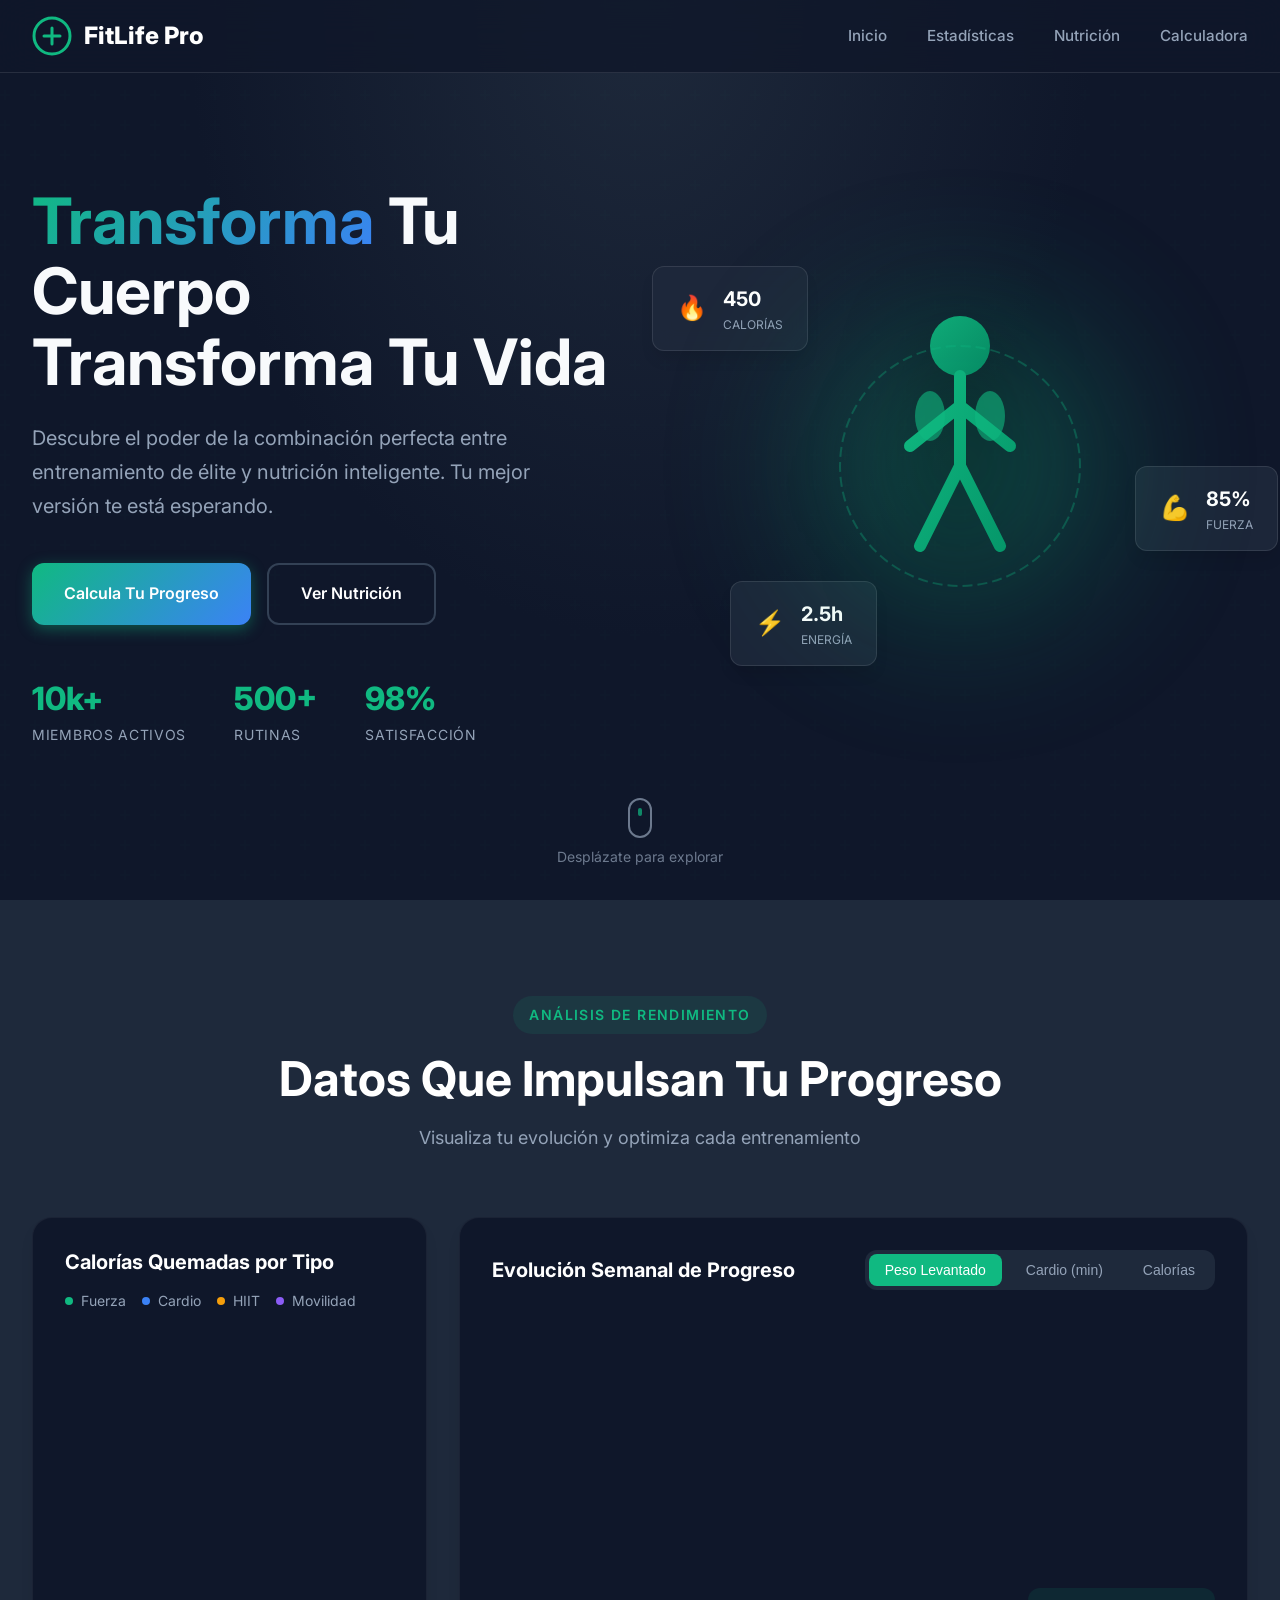
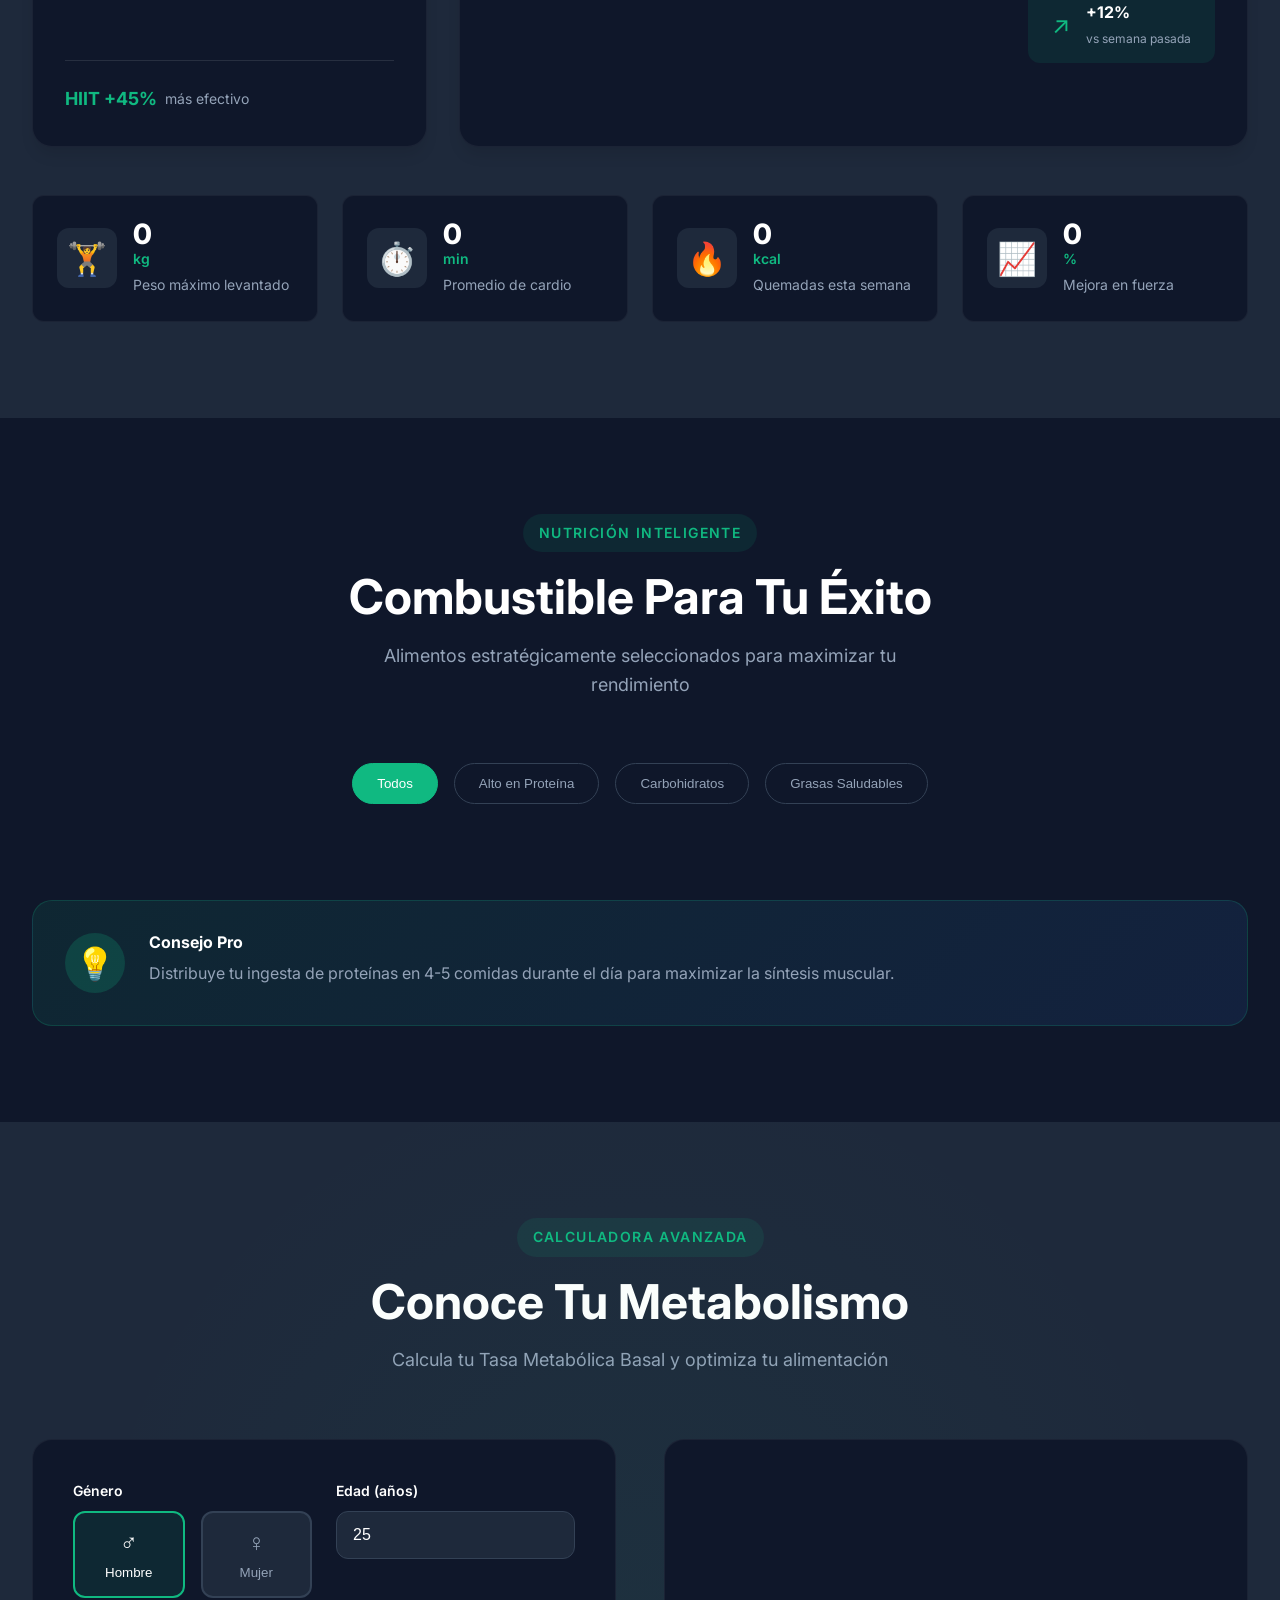
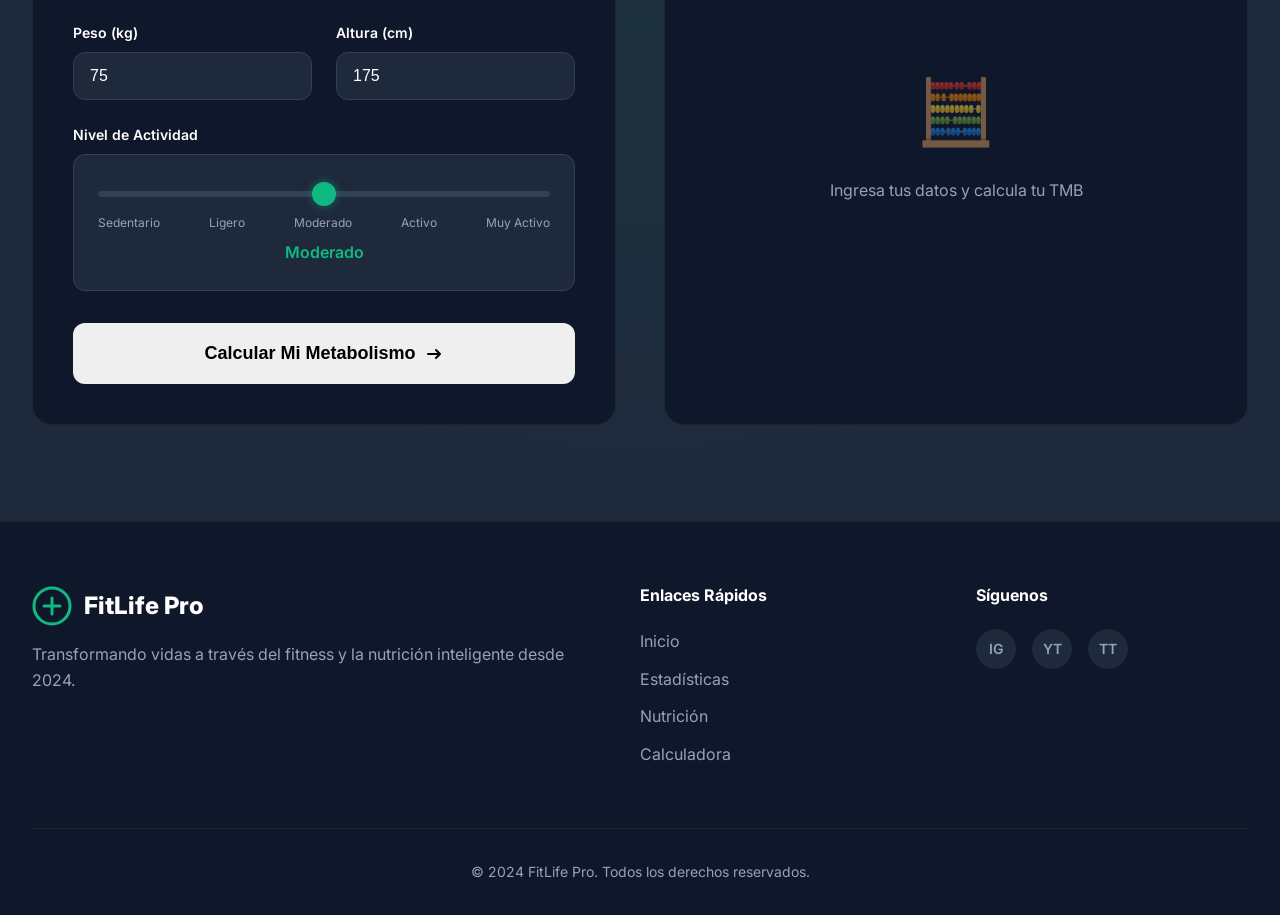
==== index.html @ 97e887eb "Landing inicial generada por IA (PROMPT 1)" ====
<!DOCTYPE html>
<html lang="es">
<head>
    <meta charset="UTF-8">
    <meta name="viewport" content="width=device-width, initial-scale=1.0">
    <title>FitLife Pro - Transforma Tu Cuerpo, Transforma Tu Vida</title>
    <link rel="stylesheet" href="styles.css">
    <link rel="preconnect" href="https://fonts.googleapis.com">
    <link rel="preconnect" href="https://fonts.gstatic.com" crossorigin>
    <link href="https://fonts.googleapis.com/css2?family=Inter:wght@300;400;600;700;800&display=swap" rel="stylesheet">
</head>
<body>
    <!-- Navegación Fija -->
    <nav class="navbar" id="navbar">
        <div class="nav-container">
            <div class="logo">
                <svg width="40" height="40" viewBox="0 0 40 40" fill="none" xmlns="http://www.w3.org/2000/svg">
                    <circle cx="20" cy="20" r="18" stroke="#10B981" stroke-width="3"/>
                    <path d="M12 20H28M20 12V28" stroke="#10B981" stroke-width="3" stroke-linecap="round"/>
                </svg>
                <span>FitLife Pro</span>
            </div>
            <ul class="nav-links" id="navLinks">
                <li><a href="#inicio" class="nav-link">Inicio</a></li>
                <li><a href="#estadisticas" class="nav-link">Estadísticas</a></li>
                <li><a href="#nutricion" class="nav-link">Nutrición</a></li>
                <li><a href="#calculadora" class="nav-link">Calculadora</a></li>
            </ul>
            <div class="hamburger" id="hamburger">
                <span></span>
                <span></span>
                <span></span>
            </div>
        </div>
    </nav>

    <!-- Hero Section -->
    <section id="inicio" class="hero">
        <div class="hero-content">
            <div class="hero-text">
                <h1 class="hero-title">
                    <span class="gradient-text">Transforma</span> Tu Cuerpo<br>
                    Transforma Tu Vida
                </h1>
                <p class="hero-subtitle">
                    Descubre el poder de la combinación perfecta entre entrenamiento de élite 
                    y nutrición inteligente. Tu mejor versión te está esperando.
                </p>
                <div class="hero-buttons">
                    <a href="#calculadora" class="btn btn-primary">Calcula Tu Progreso</a>
                    <a href="#nutricion" class="btn btn-secondary">Ver Nutrición</a>
                </div>
                <div class="hero-stats">
                    <div class="stat-item">
                        <span class="stat-number">10k+</span>
                        <span class="stat-label">Miembros Activos</span>
                    </div>
                    <div class="stat-item">
                        <span class="stat-number">500+</span>
                        <span class="stat-label">Rutinas</span>
                    </div>
                    <div class="stat-item">
                        <span class="stat-number">98%</span>
                        <span class="stat-label">Satisfacción</span>
                    </div>
                </div>
            </div>
            <div class="hero-visual">
                <div class="floating-card card-1">
                    <div class="card-icon">🔥</div>
                    <div class="card-info">
                        <span class="card-value">450</span>
                        <span class="card-label">Calorías</span>
                    </div>
                </div>
                <div class="floating-card card-2">
                    <div class="card-icon">💪</div>
                    <div class="card-info">
                        <span class="card-value">85%</span>
                        <span class="card-label">Fuerza</span>
                    </div>
                </div>
                <div class="floating-card card-3">
                    <div class="card-icon">⚡</div>
                    <div class="card-info">
                        <span class="card-value">2.5h</span>
                        <span class="card-label">Energía</span>
                    </div>
                </div>
                <div class="hero-image-container">
                    <div class="hero-glow"></div>
                    <svg class="hero-illustration" viewBox="0 0 400 400" xmlns="http://www.w3.org/2000/svg">
                        <!-- Figura humana estilizada -->
                        <defs>
                            <linearGradient id="bodyGrad" x1="0%" y1="0%" x2="100%" y2="100%">
                                <stop offset="0%" style="stop-color:#10B981;stop-opacity:1" />
                                <stop offset="100%" style="stop-color:#059669;stop-opacity:1" />
                            </linearGradient>
                        </defs>
                        <!-- Cabeza -->
                        <circle cx="200" cy="80" r="30" fill="url(#bodyGrad)" opacity="0.9"/>
                        <!-- Cuerpo -->
                        <path d="M200 110 L200 200 M200 140 L150 180 M200 140 L250 180 M200 200 L160 280 M200 200 L240 280" 
                              stroke="url(#bodyGrad)" stroke-width="12" stroke-linecap="round" fill="none"/>
                        <!-- Músculos destacados -->
                        <ellipse cx="170" cy="150" rx="15" ry="25" fill="#10B981" opacity="0.6"/>
                        <ellipse cx="230" cy="150" rx="15" ry="25" fill="#10B981" opacity="0.6"/>
                        <!-- Aura de energía -->
                        <circle cx="200" cy="200" r="120" stroke="#10B981" stroke-width="2" fill="none" opacity="0.3" stroke-dasharray="10,5">
                            <animateTransform attributeName="transform" type="rotate" from="0 200 200" to="360 200 200" dur="20s" repeatCount="indefinite"/>
                        </circle>
                    </svg>
                </div>
            </div>
        </div>
        <div class="scroll-indicator">
            <div class="mouse">
                <div class="wheel"></div>
            </div>
            <span>Desplázate para explorar</span>
        </div>
    </section>

    <!-- Sección de Estadísticas y Gráficas -->
    <section id="estadisticas" class="stats-section">
        <div class="container">
            <div class="section-header">
                <span class="section-tag">ANÁLISIS DE RENDIMIENTO</span>
                <h2 class="section-title">Datos Que Impulsan Tu Progreso</h2>
                <p class="section-subtitle">Visualiza tu evolución y optimiza cada entrenamiento</p>
            </div>

            <div class="charts-grid">
                <!-- Gráfica 1: Comparativa de Calorías -->
                <div class="chart-card">
                    <div class="chart-header">
                        <h3>Calorías Quemadas por Tipo</h3>
                        <div class="chart-legend">
                            <span class="legend-item"><span class="dot" style="background:#10B981"></span>Fuerza</span>
                            <span class="legend-item"><span class="dot" style="background:#3B82F6"></span>Cardio</span>
                            <span class="legend-item"><span class="dot" style="background:#F59E0B"></span>HIIT</span>
                            <span class="legend-item"><span class="dot" style="background:#8B5CF6"></span>Movilidad</span>
                        </div>
                    </div>
                    <div class="chart-container">
                        <canvas id="caloriesChart"></canvas>
                    </div>
                    <div class="chart-insights">
                        <div class="insight">
                            <span class="insight-value">HIIT +45%</span>
                            <span class="insight-label">más efectivo</span>
                        </div>
                    </div>
                </div>

                <!-- Gráfica 2: Evolución Semanal -->
                <div class="chart-card wide">
                    <div class="chart-header">
                        <h3>Evolución Semanal de Progreso</h3>
                        <div class="chart-tabs">
                            <button class="tab-btn active" data-metric="weight">Peso Levantado</button>
                            <button class="tab-btn" data-metric="cardio">Cardio (min)</button>
                            <button class="tab-btn" data-metric="calories">Calorías</button>
                        </div>
                    </div>
                    <div class="chart-container line-chart-container">
                        <canvas id="progressChart"></canvas>
                    </div>
                    <div class="progress-metrics">
                        <div class="metric">
                            <span class="metric-trend up">↗</span>
                            <div class="metric-info">
                                <span class="metric-value" id="trendValue">+12%</span>
                                <span class="metric-label">vs semana pasada</span>
                            </div>
                        </div>
                    </div>
                </div>
            </div>

            <!-- Stats Grid -->
            <div class="stats-grid">
                <div class="stat-card">
                    <div class="stat-icon">🏋️</div>
                    <div class="stat-content">
                        <span class="stat-value" data-target="156">0</span>
                        <span class="stat-unit">kg</span>
                        <span class="stat-desc">Peso máximo levantado</span>
                    </div>
                </div>
                <div class="stat-card">
                    <div class="stat-icon">⏱️</div>
                    <div class="stat-content">
                        <span class="stat-value" data-target="45">0</span>
                        <span class="stat-unit">min</span>
                        <span class="stat-desc">Promedio de cardio</span>
                    </div>
                </div>
                <div class="stat-card">
                    <div class="stat-icon">🔥</div>
                    <div class="stat-content">
                        <span class="stat-value" data-target="3200">0</span>
                        <span class="stat-unit">kcal</span>
                        <span class="stat-desc">Quemadas esta semana</span>
                    </div>
                </div>
                <div class="stat-card">
                    <div class="stat-icon">📈</div>
                    <div class="stat-content">
                        <span class="stat-value" data-target="23">0</span>
                        <span class="stat-unit">%</span>
                        <span class="stat-desc">Mejora en fuerza</span>
                    </div>
                </div>
            </div>
        </div>
    </section>

    <!-- Sección de Nutrición -->
    <section id="nutricion" class="nutrition-section">
        <div class="container">
            <div class="section-header">
                <span class="section-tag">NUTRICIÓN INTELIGENTE</span>
                <h2 class="section-title">Combustible Para Tu Éxito</h2>
                <p class="section-subtitle">Alimentos estratégicamente seleccionados para maximizar tu rendimiento</p>
            </div>

            <div class="nutrition-filters">
                <button class="filter-btn active" data-filter="all">Todos</button>
                <button class="filter-btn" data-filter="protein">Alto en Proteína</button>
                <button class="filter-btn" data-filter="carbs">Carbohidratos</button>
                <button class="filter-btn" data-filter="fats">Grasas Saludables</button>
            </div>

            <div class="food-grid" id="foodGrid">
                <!-- Las tarjetas se generarán con JavaScript -->
            </div>

            <div class="nutrition-tip">
                <div class="tip-icon">💡</div>
                <div class="tip-content">
                    <h4>Consejo Pro</h4>
                    <p>Distribuye tu ingesta de proteínas en 4-5 comidas durante el día para maximizar la síntesis muscular.</p>
                </div>
            </div>
        </div>
    </section>

    <!-- Sección Calculadora TMB -->
    <section id="calculadora" class="calculator-section">
        <div class="container">
            <div class="section-header">
                <span class="section-tag">CALCULADORA AVANZADA</span>
                <h2 class="section-title">Conoce Tu Metabolismo</h2>
                <p class="section-subtitle">Calcula tu Tasa Metabólica Basal y optimiza tu alimentación</p>
            </div>

            <div class="calculator-wrapper">
                <div class="calculator-form">
                    <div class="form-grid">
                        <div class="form-group">
                            <label for="gender">Género</label>
                            <div class="gender-selector">
                                <button type="button" class="gender-btn active" data-gender="male">
                                    <span class="gender-icon">♂</span>
                                    <span>Hombre</span>
                                </button>
                                <button type="button" class="gender-btn" data-gender="female">
                                    <span class="gender-icon">♀</span>
                                    <span>Mujer</span>
                                </button>
                            </div>
                        </div>

                        <div class="form-group">
                            <label for="age">Edad (años)</label>
                            <input type="number" id="age" min="15" max="100" value="25" class="form-input">
                        </div>

                        <div class="form-group">
                            <label for="weight">Peso (kg)</label>
                            <input type="number" id="weight" min="30" max="300" value="75" class="form-input">
                        </div>

                        <div class="form-group">
                            <label for="height">Altura (cm)</label>
                            <input type="number" id="height" min="100" max="250" value="175" class="form-input">
                        </div>

                        <div class="form-group full-width">
                            <label for="activity">Nivel de Actividad</label>
                            <div class="activity-slider-container">
                                <input type="range" id="activity" min="1" max="5" value="3" class="activity-slider">
                                <div class="activity-labels">
                                    <span>Sedentario</span>
                                    <span>Ligero</span>
                                    <span>Moderado</span>
                                    <span>Activo</span>
                                    <span>Muy Activo</span>
                                </div>
                                <div class="activity-value" id="activityValue">Moderado</div>
                            </div>
                        </div>
                    </div>

                    <button type="button" class="btn btn-calculate" id="calculateBtn">
                        <span>Calcular Mi Metabolismo</span>
                        <svg width="20" height="20" viewBox="0 0 20 20" fill="none">
                            <path d="M4 10H16M16 10L12 6M16 10L12 14" stroke="currentColor" stroke-width="2" stroke-linecap="round" stroke-linejoin="round"/>
                        </svg>
                    </button>
                </div>

                <div class="calculator-results" id="results">
                    <div class="results-placeholder">
                        <div class="placeholder-icon">🧮</div>
                        <p>Ingresa tus datos y calcula tu TMB</p>
                    </div>
                </div>
            </div>
        </div>
    </section>

    <!-- Footer -->
    <footer class="footer">
        <div class="container">
            <div class="footer-content">
                <div class="footer-brand">
                    <div class="logo">
                        <svg width="40" height="40" viewBox="0 0 40 40" fill="none" xmlns="http://www.w3.org/2000/svg">
                            <circle cx="20" cy="20" r="18" stroke="#10B981" stroke-width="3"/>
                            <path d="M12 20H28M20 12V28" stroke="#10B981" stroke-width="3" stroke-linecap="round"/>
                        </svg>
                        <span>FitLife Pro</span>
                    </div>
                    <p>Transformando vidas a través del fitness y la nutrición inteligente desde 2024.</p>
                </div>
                <div class="footer-links">
                    <h4>Enlaces Rápidos</h4>
                    <ul>
                        <li><a href="#inicio">Inicio</a></li>
                        <li><a href="#estadisticas">Estadísticas</a></li>
                        <li><a href="#nutricion">Nutrición</a></li>
                        <li><a href="#calculadora">Calculadora</a></li>
                    </ul>
                </div>
                <div class="footer-social">
                    <h4>Síguenos</h4>
                    <div class="social-links">
                        <a href="#" class="social-link">IG</a>
                        <a href="#" class="social-link">YT</a>
                        <a href="#" class="social-link">TT</a>
                    </div>
                </div>
            </div>
            <div class="footer-bottom">
                <p>&copy; 2024 FitLife Pro. Todos los derechos reservados.</p>
            </div>
        </div>
    </footer>

    <script src="script.js"></script>
</body>
</html>
---- styles.css ----
/* ============================================
   FITLIFE PRO - STYLESHEET
   Modern, Responsive, Professional
   ============================================ */

/* CSS Variables */
:root {
    --primary: #10B981;
    --primary-dark: #059669;
    --primary-light: #34D399;
    --secondary: #3B82F6;
    --accent: #F59E0B;
    --dark: #0F172A;
    --dark-light: #1E293B;
    --dark-lighter: #334155;
    --light: #F8FAFC;
    --gray: #94A3B8;
    --white: #FFFFFF;
    --gradient-1: linear-gradient(135deg, #10B981 0%, #3B82F6 100%);
    --gradient-2: linear-gradient(135deg, #F59E0B 0%, #EF4444 100%);
    --shadow-sm: 0 1px 2px 0 rgba(0, 0, 0, 0.05);
    --shadow: 0 4px 6px -1px rgba(0, 0, 0, 0.1);
    --shadow-lg: 0 10px 15px -3px rgba(0, 0, 0, 0.1);
    --shadow-glow: 0 0 40px rgba(16, 185, 129, 0.3);
    --radius: 12px;
    --radius-lg: 20px;
    --transition: all 0.3s cubic-bezier(0.4, 0, 0.2, 1);
}

/* Reset & Base */
* {
    margin: 0;
    padding: 0;
    box-sizing: border-box;
}

html {
    scroll-behavior: smooth;
    font-size: 16px;
}

body {
    font-family: 'Inter', -apple-system, BlinkMacSystemFont, sans-serif;
    background-color: var(--dark);
    color: var(--light);
    line-height: 1.6;
    overflow-x: hidden;
}

/* Scrollbar */
::-webkit-scrollbar {
    width: 8px;
}

::-webkit-scrollbar-track {
    background: var(--dark);
}

::-webkit-scrollbar-thumb {
    background: var(--dark-lighter);
    border-radius: 4px;
}

::-webkit-scrollbar-thumb:hover {
    background: var(--primary);
}

/* Typography */
h1, h2, h3, h4 {
    font-weight: 700;
    line-height: 1.2;
}

.gradient-text {
    background: var(--gradient-1);
    -webkit-background-clip: text;
    -webkit-text-fill-color: transparent;
    background-clip: text;
}

/* ============================================
   NAVIGATION
   ============================================ */
.navbar {
    position: fixed;
    top: 0;
    left: 0;
    right: 0;
    z-index: 1000;
    background: rgba(15, 23, 42, 0.8);
    backdrop-filter: blur(20px);
    border-bottom: 1px solid rgba(255, 255, 255, 0.1);
    transition: var(--transition);
}

.navbar.scrolled {
    background: rgba(15, 23, 42, 0.95);
    box-shadow: var(--shadow-lg);
}

.nav-container {
    max-width: 1400px;
    margin: 0 auto;
    padding: 1rem 2rem;
    display: flex;
    justify-content: space-between;
    align-items: center;
}

.logo {
    display: flex;
    align-items: center;
    gap: 0.75rem;
    font-size: 1.5rem;
    font-weight: 800;
    color: var(--white);
    text-decoration: none;
}

.nav-links {
    display: flex;
    list-style: none;
    gap: 2.5rem;
}

.nav-link {
    color: var(--gray);
    text-decoration: none;
    font-weight: 500;
    font-size: 0.95rem;
    transition: var(--transition);
    position: relative;
}

.nav-link::after {
    content: '';
    position: absolute;
    bottom: -4px;
    left: 0;
    width: 0;
    height: 2px;
    background: var(--primary);
    transition: var(--transition);
}

.nav-link:hover {
    color: var(--white);
}

.nav-link:hover::after {
    width: 100%;
}

.hamburger {
    display: none;
    flex-direction: column;
    gap: 5px;
    cursor: pointer;
    padding: 5px;
}

.hamburger span {
    width: 25px;
    height: 2px;
    background: var(--white);
    transition: var(--transition);
    border-radius: 2px;
}

/* ============================================
   HERO SECTION
   ============================================ */
.hero {
    min-height: 100vh;
    display: flex;
    align-items: center;
    padding: 6rem 2rem 4rem;
    position: relative;
    overflow: hidden;
    background: radial-gradient(ellipse at top, var(--dark-light) 0%, var(--dark) 50%);
}

.hero::before {
    content: '';
    position: absolute;
    top: 0;
    left: 0;
    right: 0;
    bottom: 0;
    background: url("data:image/svg+xml,%3Csvg width='60' height='60' viewBox='0 0 60 60' xmlns='http://www.w3.org/2000/svg'%3E%3Cg fill='none' fill-rule='evenodd'%3E%3Cg fill='%2310B981' fill-opacity='0.03'%3E%3Cpath d='M36 34v-4h-2v4h-4v2h4v4h2v-4h4v-2h-4zm0-30V0h-2v4h-4v2h4v4h2V6h4V4h-4zM6 34v-4H4v4H0v2h4v4h2v-4h4v-2H6zM6 4V0H4v4H0v2h4v4h2V6h4V4H6z'/%3E%3C/g%3E%3C/g%3E%3C/svg%3E");
    opacity: 0.4;
}

.hero-content {
    max-width: 1400px;
    margin: 0 auto;
    display: grid;
    grid-template-columns: 1fr 1fr;
    gap: 4rem;
    align-items: center;
    position: relative;
    z-index: 1;
}

.hero-title {
    font-size: clamp(2.5rem, 5vw, 4rem);
    margin-bottom: 1.5rem;
    line-height: 1.1;
}

.hero-subtitle {
    font-size: 1.25rem;
    color: var(--gray);
    margin-bottom: 2.5rem;
    max-width: 500px;
    line-height: 1.7;
}

.hero-buttons {
    display: flex;
    gap: 1rem;
    margin-bottom: 3rem;
    flex-wrap: wrap;
}

.btn {
    display: inline-flex;
    align-items: center;
    gap: 0.5rem;
    padding: 1rem 2rem;
    border-radius: var(--radius);
    font-weight: 600;
    text-decoration: none;
    transition: var(--transition);
    border: none;
    cursor: pointer;
    font-size: 1rem;
}

.btn-primary {
    background: var(--gradient-1);
    color: var(--white);
    box-shadow: 0 4px 15px rgba(16, 185, 129, 0.4);
}

.btn-primary:hover {
    transform: translateY(-2px);
    box-shadow: 0 8px 25px rgba(16, 185, 129, 0.5);
}

.btn-secondary {
    background: transparent;
    color: var(--white);
    border: 2px solid var(--dark-lighter);
}

.btn-secondary:hover {
    border-color: var(--primary);
    background: rgba(16, 185, 129, 0.1);
}

.hero-stats {
    display: flex;
    gap: 3rem;
}

.stat-item {
    display: flex;
    flex-direction: column;
}

.stat-number {
    font-size: 2rem;
    font-weight: 800;
    color: var(--primary);
}

.stat-label {
    font-size: 0.875rem;
    color: var(--gray);
    text-transform: uppercase;
    letter-spacing: 0.05em;
}

/* Hero Visual */
.hero-visual {
    position: relative;
    height: 500px;
    display: flex;
    align-items: center;
    justify-content: center;
}

.hero-image-container {
    position: relative;
    width: 400px;
    height: 400px;
}

.hero-glow {
    position: absolute;
    top: 50%;
    left: 50%;
    transform: translate(-50%, -50%);
    width: 300px;
    height: 300px;
    background: var(--primary);
    border-radius: 50%;
    filter: blur(80px);
    opacity: 0.3;
    animation: pulse 4s ease-in-out infinite;
}

@keyframes pulse {
    0%, 100% { transform: translate(-50%, -50%) scale(1); opacity: 0.3; }
    50% { transform: translate(-50%, -50%) scale(1.2); opacity: 0.5; }
}

.hero-illustration {
    width: 100%;
    height: 100%;
    filter: drop-shadow(0 20px 40px rgba(0,0,0,0.5));
}

.floating-card {
    position: absolute;
    background: rgba(30, 41, 59, 0.9);
    backdrop-filter: blur(10px);
    padding: 1rem 1.5rem;
    border-radius: var(--radius);
    border: 1px solid rgba(255, 255, 255, 0.1);
    display: flex;
    align-items: center;
    gap: 1rem;
    box-shadow: var(--shadow-lg);
    animation: float 6s ease-in-out infinite;
}

.card-1 {
    top: 10%;
    left: -20px;
    animation-delay: 0s;
}

.card-2 {
    top: 50%;
    right: -30px;
    animation-delay: 2s;
}

.card-3 {
    bottom: 10%;
    left: 10%;
    animation-delay: 4s;
}

@keyframes float {
    0%, 100% { transform: translateY(0); }
    50% { transform: translateY(-20px); }
}

.card-icon {
    font-size: 1.5rem;
}

.card-info {
    display: flex;
    flex-direction: column;
}

.card-value {
    font-size: 1.25rem;
    font-weight: 700;
    color: var(--white);
}

.card-label {
    font-size: 0.75rem;
    color: var(--gray);
    text-transform: uppercase;
}

.scroll-indicator {
    position: absolute;
    bottom: 2rem;
    left: 50%;
    transform: translateX(-50%);
    display: flex;
    flex-direction: column;
    align-items: center;
    gap: 0.5rem;
    color: var(--gray);
    font-size: 0.875rem;
    opacity: 0.7;
}

.mouse {
    width: 24px;
    height: 40px;
    border: 2px solid var(--gray);
    border-radius: 12px;
    position: relative;
}

.wheel {
    width: 4px;
    height: 8px;
    background: var(--primary);
    border-radius: 2px;
    position: absolute;
    top: 8px;
    left: 50%;
    transform: translateX(-50%);
    animation: scroll 2s infinite;
}

@keyframes scroll {
    0% { opacity: 1; top: 8px; }
    100% { opacity: 0; top: 24px; }
}

/* ============================================
   SECTIONS COMMON
   ============================================ */
.container {
    max-width: 1400px;
    margin: 0 auto;
    padding: 0 2rem;
}

section {
    padding: 6rem 0;
}

.section-header {
    text-align: center;
    margin-bottom: 4rem;
}

.section-tag {
    display: inline-block;
    padding: 0.5rem 1rem;
    background: rgba(16, 185, 129, 0.1);
    color: var(--primary);
    font-size: 0.875rem;
    font-weight: 600;
    text-transform: uppercase;
    letter-spacing: 0.1em;
    border-radius: 50px;
    margin-bottom: 1rem;
}

.section-title {
    font-size: clamp(2rem, 4vw, 3rem);
    margin-bottom: 1rem;
    color: var(--white);
}

.section-subtitle {
    font-size: 1.125rem;
    color: var(--gray);
    max-width: 600px;
    margin: 0 auto;
}

/* ============================================
   STATS SECTION & CHARTS
   ============================================ */
.stats-section {
    background: var(--dark-light);
}

.charts-grid {
    display: grid;
    grid-template-columns: 1fr 2fr;
    gap: 2rem;
    margin-bottom: 3rem;
}

.chart-card {
    background: var(--dark);
    border-radius: var(--radius-lg);
    padding: 2rem;
    border: 1px solid rgba(255, 255, 255, 0.05);
    box-shadow: var(--shadow-lg);
}

.chart-card.wide {
    grid-column: span 1;
}

.chart-header {
    display: flex;
    justify-content: space-between;
    align-items: center;
    margin-bottom: 1.5rem;
    flex-wrap: wrap;
    gap: 1rem;
}

.chart-header h3 {
    font-size: 1.25rem;
    color: var(--white);
}

.chart-legend {
    display: flex;
    gap: 1rem;
    flex-wrap: wrap;
}

.legend-item {
    display: flex;
    align-items: center;
    gap: 0.5rem;
    font-size: 0.875rem;
    color: var(--gray);
}

.dot {
    width: 8px;
    height: 8px;
    border-radius: 50%;
}

.chart-container {
    height: 300px;
    position: relative;
}

.line-chart-container {
    height: 250px;
}

canvas {
    width: 100% !important;
    height: 100% !important;
}

.chart-tabs {
    display: flex;
    gap: 0.5rem;
    background: var(--dark-light);
    padding: 0.25rem;
    border-radius: var(--radius);
}

.tab-btn {
    padding: 0.5rem 1rem;
    border: none;
    background: transparent;
    color: var(--gray);
    font-size: 0.875rem;
    font-weight: 500;
    cursor: pointer;
    border-radius: 8px;
    transition: var(--transition);
}

.tab-btn.active {
    background: var(--primary);
    color: var(--white);
}

.chart-insights {
    margin-top: 1.5rem;
    padding-top: 1.5rem;
    border-top: 1px solid rgba(255, 255, 255, 0.1);
}

.insight {
    display: flex;
    align-items: center;
    gap: 0.5rem;
}

.insight-value {
    color: var(--primary);
    font-weight: 700;
    font-size: 1.125rem;
}

.insight-label {
    color: var(--gray);
    font-size: 0.875rem;
}

.progress-metrics {
    margin-top: 1.5rem;
    display: flex;
    justify-content: flex-end;
}

.metric {
    display: flex;
    align-items: center;
    gap: 1rem;
    background: rgba(16, 185, 129, 0.1);
    padding: 0.75rem 1.5rem;
    border-radius: var(--radius);
}

.metric-trend {
    font-size: 1.5rem;
}

.metric-trend.up {
    color: var(--primary);
}

.metric-value {
    display: block;
    font-weight: 700;
    color: var(--white);
}

.metric-label {
    font-size: 0.75rem;
    color: var(--gray);
}

/* Stats Grid */
.stats-grid {
    display: grid;
    grid-template-columns: repeat(4, 1fr);
    gap: 1.5rem;
}

.stat-card {
    background: var(--dark);
    padding: 1.5rem;
    border-radius: var(--radius);
    border: 1px solid rgba(255, 255, 255, 0.05);
    display: flex;
    align-items: center;
    gap: 1rem;
    transition: var(--transition);
}

.stat-card:hover {
    transform: translateY(-5px);
    border-color: var(--primary);
    box-shadow: var(--shadow-glow);
}

.stat-icon {
    font-size: 2rem;
    width: 60px;
    height: 60px;
    display: flex;
    align-items: center;
    justify-content: center;
    background: var(--dark-light);
    border-radius: var(--radius);
}

.stat-content {
    display: flex;
    flex-direction: column;
}

.stat-value {
    font-size: 1.75rem;
    font-weight: 800;
    color: var(--white);
    line-height: 1;
}

.stat-unit {
    font-size: 0.875rem;
    color: var(--primary);
    font-weight: 600;
}

.stat-desc {
    font-size: 0.875rem;
    color: var(--gray);
    margin-top: 0.25rem;
}

/* ============================================
   NUTRITION SECTION
   ============================================ */
.nutrition-section {
    background: var(--dark);
}

.nutrition-filters {
    display: flex;
    justify-content: center;
    gap: 1rem;
    margin-bottom: 3rem;
    flex-wrap: wrap;
}

.filter-btn {
    padding: 0.75rem 1.5rem;
    border: 1px solid var(--dark-lighter);
    background: transparent;
    color: var(--gray);
    border-radius: 50px;
    cursor: pointer;
    transition: var(--transition);
    font-weight: 500;
}

.filter-btn:hover {
    border-color: var(--primary);
    color: var(--white);
}

.filter-btn.active {
    background: var(--primary);
    border-color: var(--primary);
    color: var(--white);
}

.food-grid {
    display: grid;
    grid-template-columns: repeat(auto-fill, minmax(280px, 1fr));
    gap: 1.5rem;
    margin-bottom: 3rem;
}

.food-card {
    background: var(--dark-light);
    border-radius: var(--radius-lg);
    overflow: hidden;
    border: 1px solid rgba(255, 255, 255, 0.05);
    transition: var(--transition);
    position: relative;
}

.food-card:hover {
    transform: translateY(-10px);
    box-shadow: var(--shadow-glow);
    border-color: var(--primary);
}

.food-card.hidden {
    display: none;
}

.food-image {
    height: 180px;
    background: var(--dark-lighter);
    display: flex;
    align-items: center;
    justify-content: center;
    font-size: 4rem;
    position: relative;
    overflow: hidden;
}

.food-image::after {
    content: '';
    position: absolute;
    top: 0;
    left: 0;
    right: 0;
    bottom: 0;
    background: linear-gradient(to bottom, transparent 0%, rgba(15, 23, 42, 0.8) 100%);
}

.food-badge {
    position: absolute;
    top: 1rem;
    right: 1rem;
    padding: 0.25rem 0.75rem;
    background: var(--primary);
    color: var(--white);
    font-size: 0.75rem;
    font-weight: 600;
    border-radius: 50px;
    text-transform: uppercase;
    z-index: 1;
}

.food-content {
    padding: 1.5rem;
}

.food-name {
    font-size: 1.25rem;
    color: var(--white);
    margin-bottom: 0.5rem;
}

.food-category {
    font-size: 0.875rem;
    color: var(--primary);
    margin-bottom: 1rem;
    text-transform: uppercase;
    letter-spacing: 0.05em;
}

.food-macros {
    display: grid;
    grid-template-columns: repeat(4, 1fr);
    gap: 0.5rem;
}

.macro {
    text-align: center;
    padding: 0.75rem 0.5rem;
    background: var(--dark);
    border-radius: 8px;
}

.macro-value {
    display: block;
    font-weight: 700;
    color: var(--white);
    font-size: 0.875rem;
}

.macro-label {
    font-size: 0.625rem;
    color: var(--gray);
    text-transform: uppercase;
}

.nutrition-tip {
    background: linear-gradient(135deg, rgba(16, 185, 129, 0.1) 0%, rgba(59, 130, 246, 0.1) 100%);
    border: 1px solid rgba(16, 185, 129, 0.2);
    border-radius: var(--radius-lg);
    padding: 2rem;
    display: flex;
    align-items: flex-start;
    gap: 1.5rem;
}

.tip-icon {
    font-size: 2rem;
    width: 60px;
    height: 60px;
    background: rgba(16, 185, 129, 0.2);
    border-radius: 50%;
    display: flex;
    align-items: center;
    justify-content: center;
    flex-shrink: 0;
}

.tip-content h4 {
    color: var(--white);
    margin-bottom: 0.5rem;
}

.tip-content p {
    color: var(--gray);
    line-height: 1.6;
}

/* ============================================
   CALCULATOR SECTION
   ============================================ */
.calculator-section {
    background: var(--dark-light);
    position: relative;
}

.calculator-section::before {
    content: '';
    position: absolute;
    top: 0;
    left: 0;
    right: 0;
    bottom: 0;
    background: radial-gradient(circle at 50% 50%, rgba(16, 185, 129, 0.05) 0%, transparent 70%);
}

.calculator-wrapper {
    display: grid;
    grid-template-columns: 1fr 1fr;
    gap: 3rem;
    position: relative;
    z-index: 1;
}

.calculator-form {
    background: var(--dark);
    padding: 2.5rem;
    border-radius: var(--radius-lg);
    border: 1px solid rgba(255, 255, 255, 0.05);
}

.form-grid {
    display: grid;
    grid-template-columns: 1fr 1fr;
    gap: 1.5rem;
    margin-bottom: 2rem;
}

.form-group {
    display: flex;
    flex-direction: column;
    gap: 0.5rem;
}

.form-group.full-width {
    grid-column: span 2;
}

.form-group label {
    font-weight: 600;
    color: var(--white);
    font-size: 0.875rem;
}

.form-input {
    padding: 0.875rem 1rem;
    background: var(--dark-light);
    border: 1px solid var(--dark-lighter);
    border-radius: var(--radius);
    color: var(--white);
    font-size: 1rem;
    transition: var(--transition);
}

.form-input:focus {
    outline: none;
    border-color: var(--primary);
    box-shadow: 0 0 0 3px rgba(16, 185, 129, 0.1);
}

.gender-selector {
    display: grid;
    grid-template-columns: 1fr 1fr;
    gap: 1rem;
}

.gender-btn {
    padding: 1rem;
    background: var(--dark-light);
    border: 2px solid var(--dark-lighter);
    border-radius: var(--radius);
    color: var(--gray);
    cursor: pointer;
    transition: var(--transition);
    display: flex;
    flex-direction: column;
    align-items: center;
    gap: 0.5rem;
}

.gender-btn.active {
    border-color: var(--primary);
    background: rgba(16, 185, 129, 0.1);
    color: var(--white);
}

.gender-icon {
    font-size: 1.5rem;
}

.activity-slider-container {
    background: var(--dark-light);
    padding: 1.5rem;
    border-radius: var(--radius);
    border: 1px solid var(--dark-lighter);
}

.activity-slider {
    width: 100%;
    height: 6px;
    border-radius: 3px;
    background: var(--dark-lighter);
    outline: none;
    -webkit-appearance: none;
    margin-bottom: 1rem;
}

.activity-slider::-webkit-slider-thumb {
    -webkit-appearance: none;
    appearance: none;
    width: 24px;
    height: 24px;
    border-radius: 50%;
    background: var(--primary);
    cursor: pointer;
    box-shadow: 0 0 10px rgba(16, 185, 129, 0.5);
    transition: var(--transition);
}

.activity-slider::-webkit-slider-thumb:hover {
    transform: scale(1.2);
}

.activity-labels {
    display: flex;
    justify-content: space-between;
    font-size: 0.75rem;
    color: var(--gray);
    margin-bottom: 0.5rem;
}

.activity-value {
    text-align: center;
    font-weight: 600;
    color: var(--primary);
    font-size: 1rem;
}

.btn-calculate {
    width: 100%;
    padding: 1.25rem;
    font-size: 1.125rem;
    justify-content: center;
}

/* Results */
.calculator-results {
    background: var(--dark);
    border-radius: var(--radius-lg);
    border: 1px solid rgba(255, 255, 255, 0.05);
    padding: 2.5rem;
    display: flex;
    flex-direction: column;
    justify-content: center;
    min-height: 500px;
}

.results-placeholder {
    text-align: center;
    color: var(--gray);
}

.placeholder-icon {
    font-size: 4rem;
    margin-bottom: 1rem;
    opacity: 0.5;
}

.results-content {
    animation: fadeIn 0.5s ease;
}

@keyframes fadeIn {
    from { opacity: 0; transform: translateY(20px); }
    to { opacity: 1; transform: translateY(0); }
}

.result-main {
    text-align: center;
    margin-bottom: 2rem;
    padding-bottom: 2rem;
    border-bottom: 1px solid rgba(255, 255, 255, 0.1);
}

.result-label {
    font-size: 0.875rem;
    color: var(--gray);
    text-transform: uppercase;
    letter-spacing: 0.1em;
    margin-bottom: 0.5rem;
}

.result-value {
    font-size: 4rem;
    font-weight: 800;
    color: var(--white);
    line-height: 1;
}

.result-unit {
    font-size: 1.5rem;
    color: var(--primary);
}

.result-sub {
    font-size: 1rem;
    color: var(--gray);
    margin-top: 0.5rem;
}

.result-details {
    display: grid;
    gap: 1rem;
}

.detail-item {
    display: flex;
    justify-content: space-between;
    align-items: center;
    padding: 1rem;
    background: var(--dark-light);
    border-radius: var(--radius);
}

.detail-label {
    color: var(--gray);
    font-size: 0.875rem;
}

.detail-value {
    font-weight: 700;
    color: var(--white);
}

.result-chart {
    margin-top: 2rem;
    height: 200px;
    position: relative;
}

/* ============================================
   FOOTER
   ============================================ */
.footer {
    background: var(--dark);
    border-top: 1px solid rgba(255, 255, 255, 0.05);
    padding: 4rem 0 2rem;
}

.footer-content {
    display: grid;
    grid-template-columns: 2fr 1fr 1fr;
    gap: 4rem;
    margin-bottom: 3rem;
}

.footer-brand p {
    color: var(--gray);
    margin-top: 1rem;
    line-height: 1.6;
}

.footer-links h4,
.footer-social h4 {
    color: var(--white);
    margin-bottom: 1.5rem;
    font-size: 1rem;
}

.footer-links ul {
    list-style: none;
}

.footer-links li {
    margin-bottom: 0.75rem;
}

.footer-links a {
    color: var(--gray);
    text-decoration: none;
    transition: var(--transition);
}

.footer-links a:hover {
    color: var(--primary);
}

.social-links {
    display: flex;
    gap: 1rem;
}

.social-link {
    width: 40px;
    height: 40px;
    background: var(--dark-light);
    border-radius: 50%;
    display: flex;
    align-items: center;
    justify-content: center;
    color: var(--gray);
    text-decoration: none;
    font-weight: 600;
    font-size: 0.875rem;
    transition: var(--transition);
}

.social-link:hover {
    background: var(--primary);
    color: var(--white);
    transform: translateY(-3px);
}

.footer-bottom {
    text-align: center;
    padding-top: 2rem;
    border-top: 1px solid rgba(255, 255, 255, 0.05);
    color: var(--gray);
    font-size: 0.875rem;
}

/* ============================================
   RESPONSIVE DESIGN
   ============================================ */
@media (max-width: 1024px) {
    .hero-content {
        grid-template-columns: 1fr;
        text-align: center;
    }

    .hero-subtitle {
        margin-left: auto;
        margin-right: auto;
    }

    .hero-buttons {
        justify-content: center;
    }

    .hero-stats {
        justify-content: center;
    }

    .hero-visual {
        order: -1;
        height: 300px;
    }

    .hero-image-container {
        width: 250px;
        height: 250px;
    }

    .floating-card {
        display: none;
    }

    .charts-grid {
        grid-template-columns: 1fr;
    }

    .chart-card.wide {
        grid-column: span 1;
    }

    .stats-grid {
        grid-template-columns: repeat(2, 1fr);
    }

    .calculator-wrapper {
        grid-template-columns: 1fr;
    }

    .footer-content {
        grid-template-columns: 1fr;
        gap: 2rem;
        text-align: center;
    }

    .social-links {
        justify-content: center;
    }
}

@media (max-width: 768px) {
    .nav-links {
        position: fixed;
        top: 70px;
        left: 0;
        right: 0;
        background: var(--dark);
        flex-direction: column;
        padding: 2rem;
        gap: 1.5rem;
        border-bottom: 1px solid rgba(255, 255, 255, 0.1);
        transform: translateY(-150%);
        transition: var(--transition);
        opacity: 0;
    }

    .nav-links.active {
        transform: translateY(0);
        opacity: 1;
    }

    .hamburger {
        display: flex;
    }

    .hamburger.active span:nth-child(1) {
        transform: rotate(45deg) translate(5px, 5px);
    }

    .hamburger.active span:nth-child(2) {
        opacity: 0;
    }

    .hamburger.active span:nth-child(3) {
        transform: rotate(-45deg) translate(5px, -5px);
    }

    .hero {
        padding-top: 5rem;
    }

    .hero-title {
        font-size: 2.5rem;
    }

    .stats-grid {
        grid-template-columns: 1fr;
    }

    .form-grid {
        grid-template-columns: 1fr;
    }

    .form-group.full-width {
        grid-column: span 1;
    }

    .nutrition-filters {
        gap: 0.5rem;
    }

    .filter-btn {
        padding: 0.5rem 1rem;
        font-size: 0.875rem;
    }

    .food-grid {
        grid-template-columns: 1fr;
    }
}

@media (max-width: 480px) {
    .hero-stats {
        flex-direction: column;
        gap: 1.5rem;
    }

    .chart-header {
        flex-direction: column;
        align-items: flex-start;
    }

    .chart-tabs {
        width: 100%;
        overflow-x: auto;
    }
}
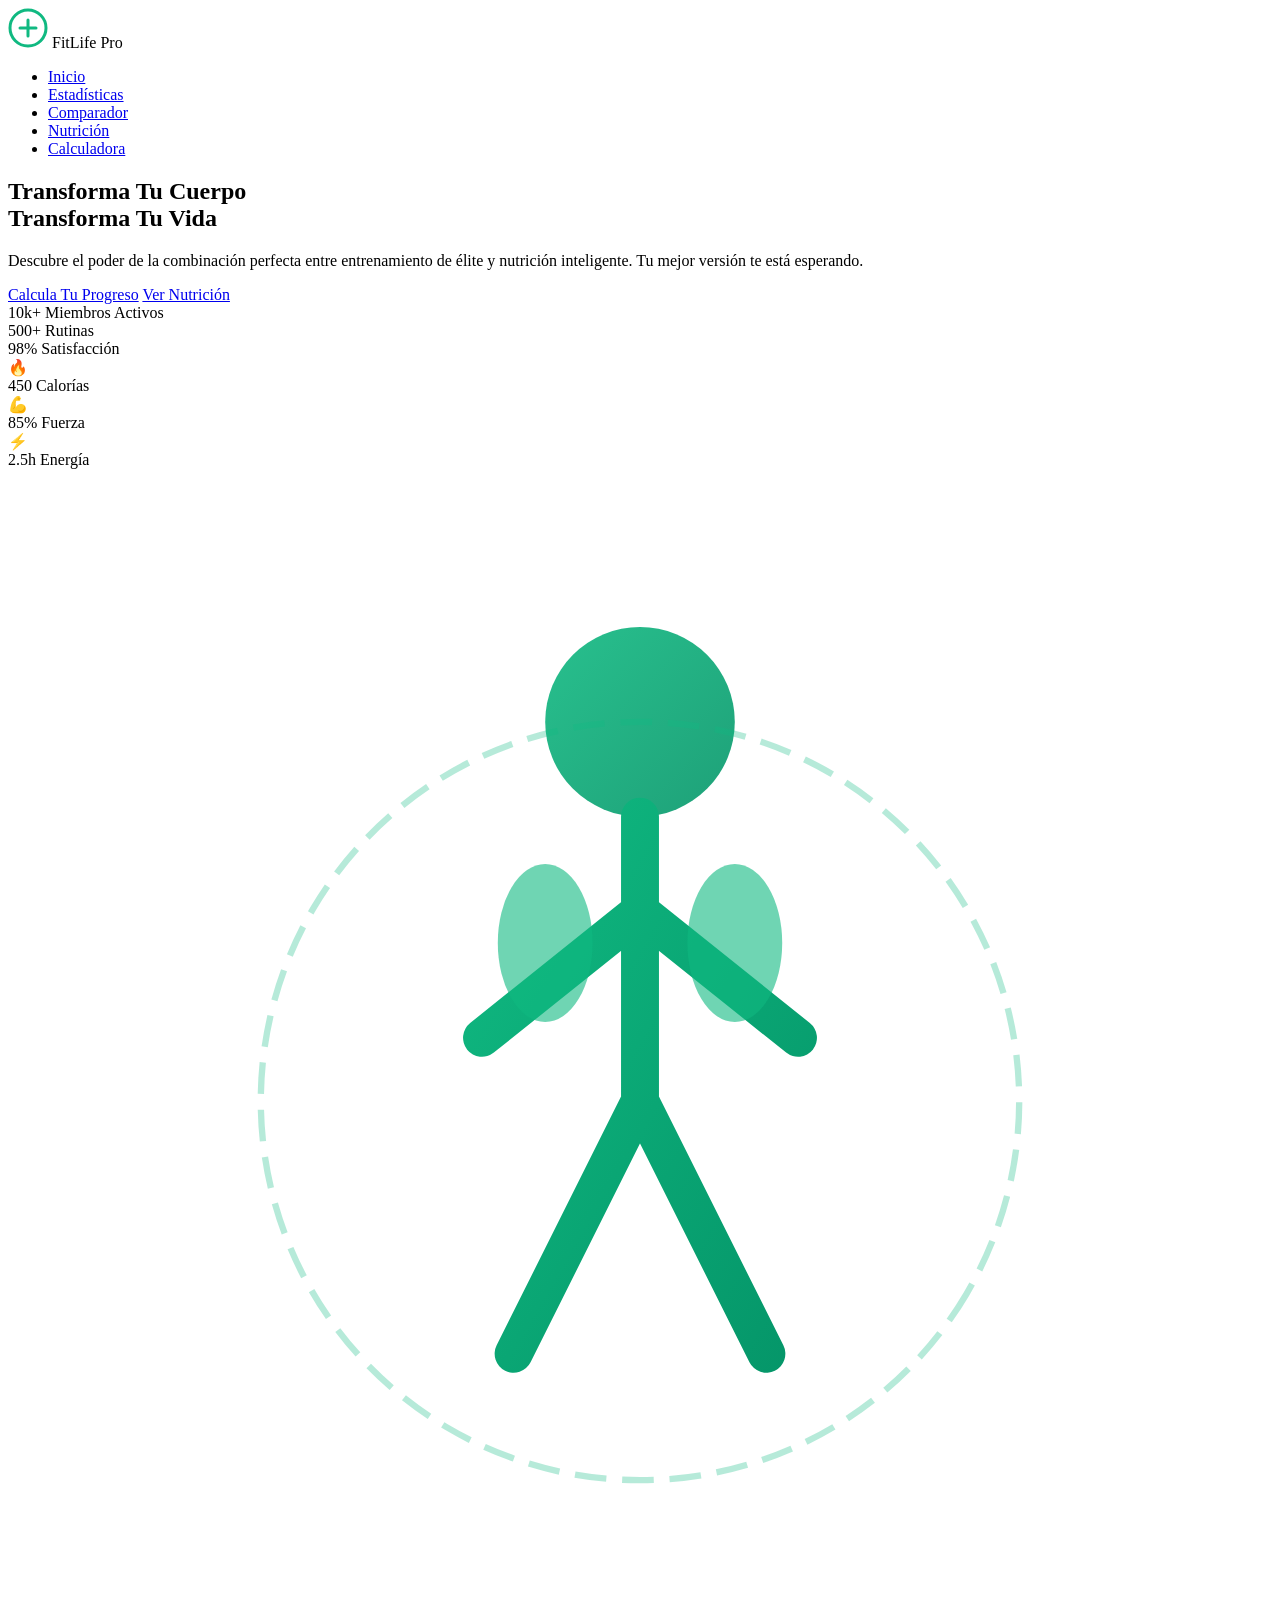
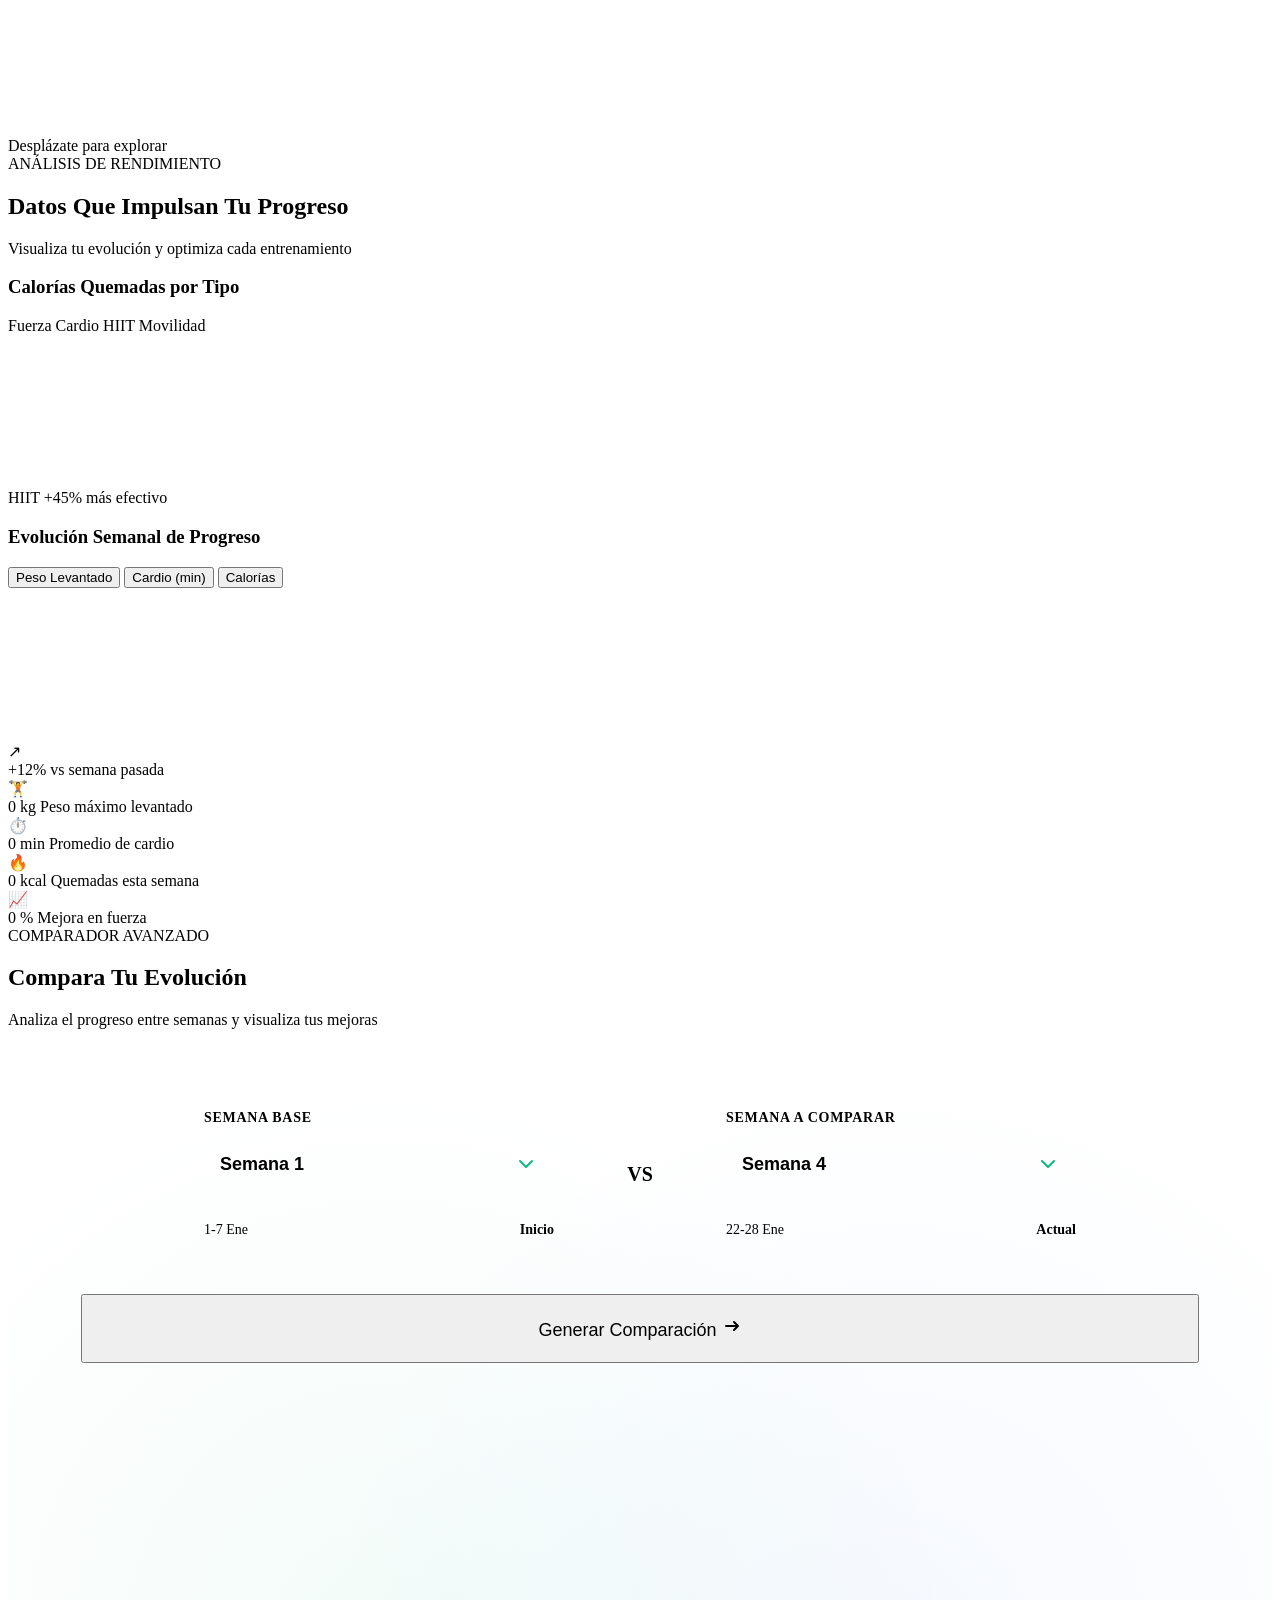
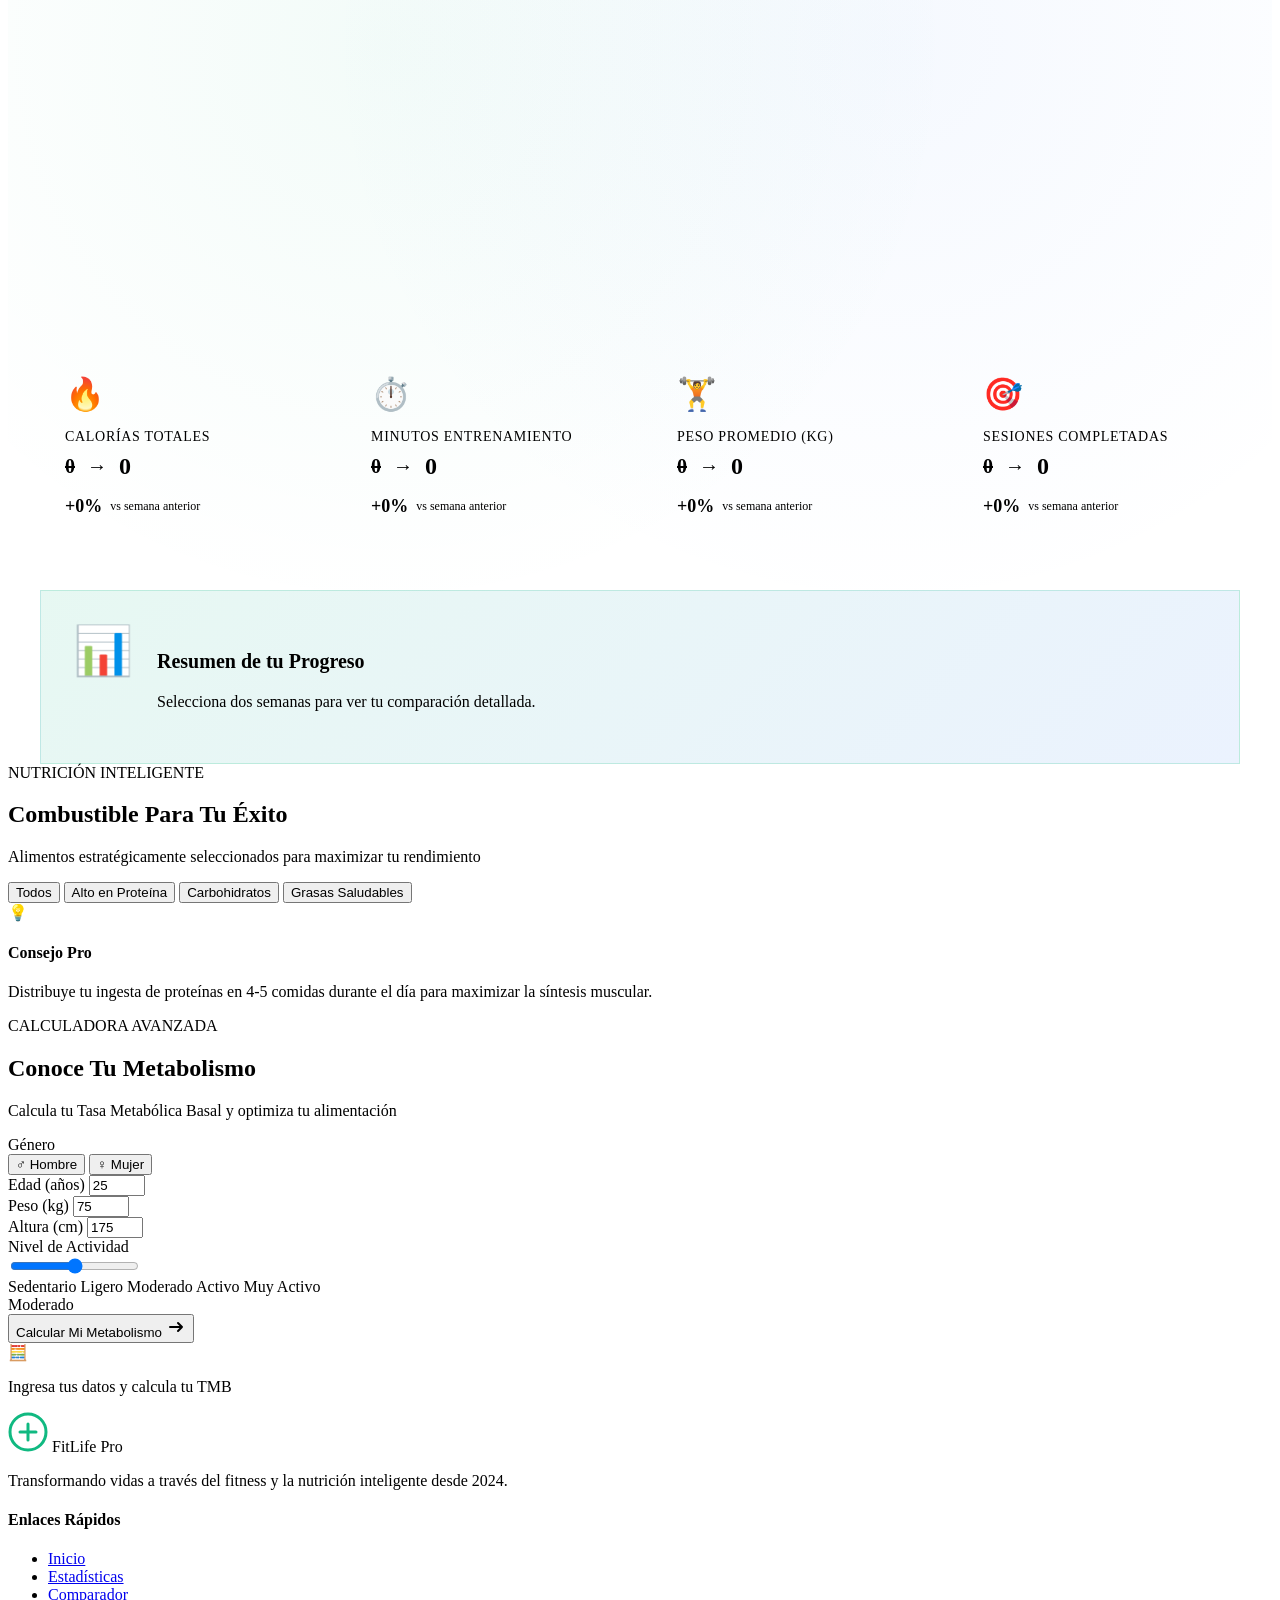
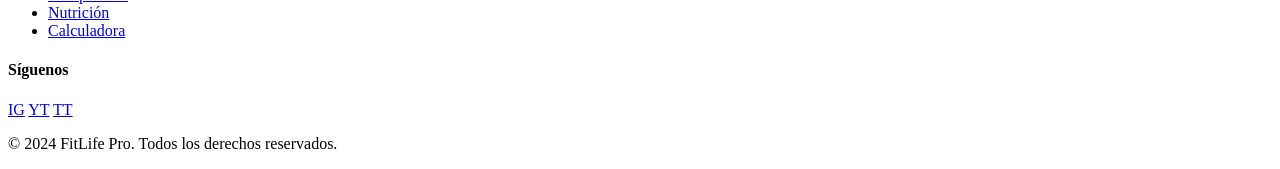
==== commit 347be12a: "Añadido comparador por año (PROMPT 2)" ====
--- a/index.html
+++ b/index.html
@@ -23,6 +23,7 @@
             <ul class="nav-links" id="navLinks">
                 <li><a href="#inicio" class="nav-link">Inicio</a></li>
                 <li><a href="#estadisticas" class="nav-link">Estadísticas</a></li>
+                <li><a href="#comparador" class="nav-link">Comparador</a></li>
                 <li><a href="#nutricion" class="nav-link">Nutrición</a></li>
                 <li><a href="#calculadora" class="nav-link">Calculadora</a></li>
             </ul>
@@ -90,22 +91,17 @@
                 <div class="hero-image-container">
                     <div class="hero-glow"></div>
                     <svg class="hero-illustration" viewBox="0 0 400 400" xmlns="http://www.w3.org/2000/svg">
-                        <!-- Figura humana estilizada -->
                         <defs>
                             <linearGradient id="bodyGrad" x1="0%" y1="0%" x2="100%" y2="100%">
                                 <stop offset="0%" style="stop-color:#10B981;stop-opacity:1" />
                                 <stop offset="100%" style="stop-color:#059669;stop-opacity:1" />
                             </linearGradient>
                         </defs>
-                        <!-- Cabeza -->
                         <circle cx="200" cy="80" r="30" fill="url(#bodyGrad)" opacity="0.9"/>
-                        <!-- Cuerpo -->
                         <path d="M200 110 L200 200 M200 140 L150 180 M200 140 L250 180 M200 200 L160 280 M200 200 L240 280" 
                               stroke="url(#bodyGrad)" stroke-width="12" stroke-linecap="round" fill="none"/>
-                        <!-- Músculos destacados -->
                         <ellipse cx="170" cy="150" rx="15" ry="25" fill="#10B981" opacity="0.6"/>
                         <ellipse cx="230" cy="150" rx="15" ry="25" fill="#10B981" opacity="0.6"/>
-                        <!-- Aura de energía -->
                         <circle cx="200" cy="200" r="120" stroke="#10B981" stroke-width="2" fill="none" opacity="0.3" stroke-dasharray="10,5">
                             <animateTransform attributeName="transform" type="rotate" from="0 200 200" to="360 200 200" dur="20s" repeatCount="indefinite"/>
                         </circle>
@@ -131,7 +127,6 @@
             </div>
 
             <div class="charts-grid">
-                <!-- Gráfica 1: Comparativa de Calorías -->
                 <div class="chart-card">
                     <div class="chart-header">
                         <h3>Calorías Quemadas por Tipo</h3>
@@ -153,7 +148,6 @@
                     </div>
                 </div>
 
-                <!-- Gráfica 2: Evolución Semanal -->
                 <div class="chart-card wide">
                     <div class="chart-header">
                         <h3>Evolución Semanal de Progreso</h3>
@@ -178,7 +172,6 @@
                 </div>
             </div>
 
-            <!-- Stats Grid -->
             <div class="stats-grid">
                 <div class="stat-card">
                     <div class="stat-icon">🏋️</div>
@@ -216,6 +209,146 @@
         </div>
     </section>
 
+    <!-- NUEVA SECCIÓN: COMPARADOR DE PROGRESO -->
+    <section id="comparador" class="comparator-section">
+        <div class="container">
+            <div class="section-header">
+                <span class="section-tag">COMPARADOR AVANZADO</span>
+                <h2 class="section-title">Compara Tu Evolución</h2>
+                <p class="section-subtitle">Analiza el progreso entre semanas y visualiza tus mejoras</p>
+            </div>
+
+            <div class="comparator-wrapper">
+                <div class="comparator-controls">
+                    <div class="week-selector">
+                        <div class="week-box">
+                            <label>Semana Base</label>
+                            <select id="week1" class="week-select">
+                                <option value="0">Semana 1</option>
+                                <option value="1">Semana 2</option>
+                                <option value="2">Semana 3</option>
+                                <option value="3">Semana 4</option>
+                                <option value="4">Semana 5</option>
+                                <option value="5">Semana 6</option>
+                            </select>
+                            <div class="week-info" id="week1Info">
+                                <span class="week-date">1-7 Ene</span>
+                                <span class="week-status">Inicio</span>
+                            </div>
+                        </div>
+
+                        <div class="vs-divider">
+                            <span>VS</span>
+                        </div>
+
+                        <div class="week-box">
+                            <label>Semana a Comparar</label>
+                            <select id="week2" class="week-select">
+                                <option value="0">Semana 1</option>
+                                <option value="1">Semana 2</option>
+                                <option value="2">Semana 3</option>
+                                <option value="3" selected>Semana 4</option>
+                                <option value="4">Semana 5</option>
+                                <option value="5">Semana 6</option>
+                            </select>
+                            <div class="week-info" id="week2Info">
+                                <span class="week-date">22-28 Ene</span>
+                                <span class="week-status">Actual</span>
+                            </div>
+                        </div>
+                    </div>
+
+                    <button class="btn btn-compare" id="compareBtn">
+                        <span>Generar Comparación</span>
+                        <svg width="20" height="20" viewBox="0 0 20 20" fill="none">
+                            <path d="M4 10H16M16 10L12 6M16 10L12 14" stroke="currentColor" stroke-width="2" stroke-linecap="round" stroke-linejoin="round"/>
+                        </svg>
+                    </button>
+                </div>
+
+                <div class="comparator-results" id="comparatorResults">
+                    <div class="comparison-chart-container">
+                        <canvas id="comparisonChart"></canvas>
+                    </div>
+
+                    <div class="comparison-metrics" id="comparisonMetrics">
+                        <div class="metric-card">
+                            <div class="metric-icon">🔥</div>
+                            <div class="metric-details">
+                                <span class="metric-name">Calorías Totales</span>
+                                <div class="metric-values">
+                                    <span class="value-old" id="calOld">0</span>
+                                    <span class="value-arrow">→</span>
+                                    <span class="value-new" id="calNew">0</span>
+                                </div>
+                                <div class="metric-change positive" id="calChange">
+                                    <span class="change-percent">+0%</span>
+                                    <span class="change-label">vs semana anterior</span>
+                                </div>
+                            </div>
+                        </div>
+
+                        <div class="metric-card">
+                            <div class="metric-icon">⏱️</div>
+                            <div class="metric-details">
+                                <span class="metric-name">Minutos Entrenamiento</span>
+                                <div class="metric-values">
+                                    <span class="value-old" id="minOld">0</span>
+                                    <span class="value-arrow">→</span>
+                                    <span class="value-new" id="minNew">0</span>
+                                </div>
+                                <div class="metric-change positive" id="minChange">
+                                    <span class="change-percent">+0%</span>
+                                    <span class="change-label">vs semana anterior</span>
+                                </div>
+                            </div>
+                        </div>
+
+                        <div class="metric-card">
+                            <div class="metric-icon">🏋️</div>
+                            <div class="metric-details">
+                                <span class="metric-name">Peso Promedio (kg)</span>
+                                <div class="metric-values">
+                                    <span class="value-old" id="weightOld">0</span>
+                                    <span class="value-arrow">→</span>
+                                    <span class="value-new" id="weightNew">0</span>
+                                </div>
+                                <div class="metric-change positive" id="weightChange">
+                                    <span class="change-percent">+0%</span>
+                                    <span class="change-label">vs semana anterior</span>
+                                </div>
+                            </div>
+                        </div>
+
+                        <div class="metric-card">
+                            <div class="metric-icon">🎯</div>
+                            <div class="metric-details">
+                                <span class="metric-name">Sesiones Completadas</span>
+                                <div class="metric-values">
+                                    <span class="value-old" id="sessOld">0</span>
+                                    <span class="value-arrow">→</span>
+                                    <span class="value-new" id="sessNew">0</span>
+                                </div>
+                                <div class="metric-change positive" id="sessChange">
+                                    <span class="change-percent">+0%</span>
+                                    <span class="change-label">vs semana anterior</span>
+                                </div>
+                            </div>
+                        </div>
+                    </div>
+
+                    <div class="comparison-summary" id="comparisonSummary">
+                        <div class="summary-icon">📊</div>
+                        <div class="summary-content">
+                            <h4>Resumen de tu Progreso</h4>
+                            <p id="summaryText">Selecciona dos semanas para ver tu comparación detallada.</p>
+                        </div>
+                    </div>
+                </div>
+            </div>
+        </div>
+    </section>
+
     <!-- Sección de Nutrición -->
     <section id="nutricion" class="nutrition-section">
         <div class="container">
@@ -233,7 +366,6 @@
             </div>
 
             <div class="food-grid" id="foodGrid">
-                <!-- Las tarjetas se generarán con JavaScript -->
             </div>
 
             <div class="nutrition-tip">
@@ -340,6 +472,7 @@
                     <ul>
                         <li><a href="#inicio">Inicio</a></li>
                         <li><a href="#estadisticas">Estadísticas</a></li>
+                        <li><a href="#comparador">Comparador</a></li>
                         <li><a href="#nutricion">Nutrición</a></li>
                         <li><a href="#calculadora">Calculadora</a></li>
                     </ul>
--- a/styles.css
+++ b/styles.css
@@ -1,826 +1,281 @@
 /* ============================================
-   FITLIFE PRO - STYLESHEET
-   Modern, Responsive, Professional
+   SECCIÓN COMPARADOR DE PROGRESO (NUEVA)
    ============================================ */
 
-/* CSS Variables */
-:root {
-    --primary: #10B981;
-    --primary-dark: #059669;
-    --primary-light: #34D399;
-    --secondary: #3B82F6;
-    --accent: #F59E0B;
-    --dark: #0F172A;
-    --dark-light: #1E293B;
-    --dark-lighter: #334155;
-    --light: #F8FAFC;
-    --gray: #94A3B8;
-    --white: #FFFFFF;
-    --gradient-1: linear-gradient(135deg, #10B981 0%, #3B82F6 100%);
-    --gradient-2: linear-gradient(135deg, #F59E0B 0%, #EF4444 100%);
-    --shadow-sm: 0 1px 2px 0 rgba(0, 0, 0, 0.05);
-    --shadow: 0 4px 6px -1px rgba(0, 0, 0, 0.1);
-    --shadow-lg: 0 10px 15px -3px rgba(0, 0, 0, 0.1);
-    --shadow-glow: 0 0 40px rgba(16, 185, 129, 0.3);
-    --radius: 12px;
-    --radius-lg: 20px;
-    --transition: all 0.3s cubic-bezier(0.4, 0, 0.2, 1);
-}
-
-/* Reset & Base */
-* {
-    margin: 0;
-    padding: 0;
-    box-sizing: border-box;
-}
-
-html {
-    scroll-behavior: smooth;
-    font-size: 16px;
-}
-
-body {
-    font-family: 'Inter', -apple-system, BlinkMacSystemFont, sans-serif;
-    background-color: var(--dark);
-    color: var(--light);
-    line-height: 1.6;
-    overflow-x: hidden;
-}
-
-/* Scrollbar */
-::-webkit-scrollbar {
-    width: 8px;
-}
-
-::-webkit-scrollbar-track {
+.comparator-section {
     background: var(--dark);
-}
-
-::-webkit-scrollbar-thumb {
-    background: var(--dark-lighter);
-    border-radius: 4px;
-}
-
-::-webkit-scrollbar-thumb:hover {
-    background: var(--primary);
-}
-
-/* Typography */
-h1, h2, h3, h4 {
-    font-weight: 700;
-    line-height: 1.2;
-}
-
-.gradient-text {
-    background: var(--gradient-1);
-    -webkit-background-clip: text;
-    -webkit-text-fill-color: transparent;
-    background-clip: text;
-}
-
-/* ============================================
-   NAVIGATION
-   ============================================ */
-.navbar {
-    position: fixed;
-    top: 0;
-    left: 0;
-    right: 0;
-    z-index: 1000;
-    background: rgba(15, 23, 42, 0.8);
-    backdrop-filter: blur(20px);
-    border-bottom: 1px solid rgba(255, 255, 255, 0.1);
-    transition: var(--transition);
-}
-
-.navbar.scrolled {
-    background: rgba(15, 23, 42, 0.95);
-    box-shadow: var(--shadow-lg);
-}
-
-.nav-container {
-    max-width: 1400px;
-    margin: 0 auto;
-    padding: 1rem 2rem;
-    display: flex;
-    justify-content: space-between;
-    align-items: center;
-}
-
-.logo {
-    display: flex;
-    align-items: center;
-    gap: 0.75rem;
-    font-size: 1.5rem;
-    font-weight: 800;
-    color: var(--white);
-    text-decoration: none;
-}
-
-.nav-links {
-    display: flex;
-    list-style: none;
-    gap: 2.5rem;
-}
-
-.nav-link {
-    color: var(--gray);
-    text-decoration: none;
-    font-weight: 500;
-    font-size: 0.95rem;
-    transition: var(--transition);
-    position: relative;
-}
-
-.nav-link::after {
-    content: '';
-    position: absolute;
-    bottom: -4px;
-    left: 0;
-    width: 0;
-    height: 2px;
-    background: var(--primary);
-    transition: var(--transition);
-}
-
-.nav-link:hover {
-    color: var(--white);
-}
-
-.nav-link:hover::after {
-    width: 100%;
-}
-
-.hamburger {
-    display: none;
-    flex-direction: column;
-    gap: 5px;
-    cursor: pointer;
-    padding: 5px;
-}
-
-.hamburger span {
-    width: 25px;
-    height: 2px;
-    background: var(--white);
-    transition: var(--transition);
-    border-radius: 2px;
-}
-
-/* ============================================
-   HERO SECTION
-   ============================================ */
-.hero {
-    min-height: 100vh;
-    display: flex;
-    align-items: center;
-    padding: 6rem 2rem 4rem;
     position: relative;
     overflow: hidden;
-    background: radial-gradient(ellipse at top, var(--dark-light) 0%, var(--dark) 50%);
-}
-
-.hero::before {
+}
+
+.comparator-section::before {
     content: '';
     position: absolute;
     top: 0;
     left: 0;
     right: 0;
     bottom: 0;
-    background: url("data:image/svg+xml,%3Csvg width='60' height='60' viewBox='0 0 60 60' xmlns='http://www.w3.org/2000/svg'%3E%3Cg fill='none' fill-rule='evenodd'%3E%3Cg fill='%2310B981' fill-opacity='0.03'%3E%3Cpath d='M36 34v-4h-2v4h-4v2h4v4h2v-4h4v-2h-4zm0-30V0h-2v4h-4v2h4v4h2V6h4V4h-4zM6 34v-4H4v4H0v2h4v4h2v-4h4v-2H6zM6 4V0H4v4H0v2h4v4h2V6h4V4H6z'/%3E%3C/g%3E%3C/g%3E%3C/svg%3E");
-    opacity: 0.4;
-}
-
-.hero-content {
-    max-width: 1400px;
+    background: radial-gradient(circle at 30% 50%, rgba(16, 185, 129, 0.05) 0%, transparent 50%),
+                radial-gradient(circle at 70% 50%, rgba(59, 130, 246, 0.05) 0%, transparent 50%);
+}
+
+.comparator-wrapper {
+    position: relative;
+    z-index: 1;
+    max-width: 1200px;
     margin: 0 auto;
-    display: grid;
-    grid-template-columns: 1fr 1fr;
-    gap: 4rem;
+}
+
+.comparator-controls {
+    background: var(--dark-light);
+    border-radius: var(--radius-lg);
+    padding: 2.5rem;
+    margin-bottom: 3rem;
+    border: 1px solid rgba(255, 255, 255, 0.05);
+    box-shadow: var(--shadow-lg);
+}
+
+.week-selector {
+    display: flex;
     align-items: center;
-    position: relative;
-    z-index: 1;
-}
-
-.hero-title {
-    font-size: clamp(2.5rem, 5vw, 4rem);
-    margin-bottom: 1.5rem;
-    line-height: 1.1;
-}
-
-.hero-subtitle {
-    font-size: 1.25rem;
-    color: var(--gray);
-    margin-bottom: 2.5rem;
-    max-width: 500px;
-    line-height: 1.7;
-}
-
-.hero-buttons {
-    display: flex;
-    gap: 1rem;
-    margin-bottom: 3rem;
+    justify-content: center;
+    gap: 2rem;
+    margin-bottom: 2rem;
     flex-wrap: wrap;
 }
 
-.btn {
-    display: inline-flex;
-    align-items: center;
-    gap: 0.5rem;
-    padding: 1rem 2rem;
+.week-box {
+    flex: 1;
+    min-width: 250px;
+    max-width: 350px;
+    background: var(--dark);
+    padding: 1.5rem;
     border-radius: var(--radius);
-    font-weight: 600;
-    text-decoration: none;
+    border: 2px solid var(--dark-lighter);
     transition: var(--transition);
-    border: none;
-    cursor: pointer;
-    font-size: 1rem;
-}
-
-.btn-primary {
-    background: var(--gradient-1);
-    color: var(--white);
-    box-shadow: 0 4px 15px rgba(16, 185, 129, 0.4);
-}
-
-.btn-primary:hover {
+}
+
+.week-box:hover {
+    border-color: var(--primary);
     transform: translateY(-2px);
-    box-shadow: 0 8px 25px rgba(16, 185, 129, 0.5);
-}
-
-.btn-secondary {
-    background: transparent;
-    color: var(--white);
-    border: 2px solid var(--dark-lighter);
-}
-
-.btn-secondary:hover {
-    border-color: var(--primary);
-    background: rgba(16, 185, 129, 0.1);
-}
-
-.hero-stats {
-    display: flex;
-    gap: 3rem;
-}
-
-.stat-item {
-    display: flex;
-    flex-direction: column;
-}
-
-.stat-number {
-    font-size: 2rem;
-    font-weight: 800;
-    color: var(--primary);
-}
-
-.stat-label {
+}
+
+.week-box label {
+    display: block;
     font-size: 0.875rem;
     color: var(--gray);
     text-transform: uppercase;
     letter-spacing: 0.05em;
-}
-
-/* Hero Visual */
-.hero-visual {
-    position: relative;
-    height: 500px;
+    margin-bottom: 0.75rem;
+    font-weight: 600;
+}
+
+.week-select {
+    width: 100%;
+    padding: 1rem;
+    background: var(--dark-light);
+    border: 1px solid var(--dark-lighter);
+    border-radius: var(--radius);
+    color: var(--white);
+    font-size: 1.125rem;
+    font-weight: 700;
+    cursor: pointer;
+    transition: var(--transition);
+    appearance: none;
+    background-image: url("data:image/svg+xml,%3Csvg xmlns='http://www.w3.org/2000/svg' width='24' height='24' viewBox='0 0 24 24' fill='none' stroke='%2310B981' stroke-width='2' stroke-linecap='round' stroke-linejoin='round'%3E%3Cpolyline points='6 9 12 15 18 9'%3E%3C/polyline%3E%3C/svg%3E");
+    background-repeat: no-repeat;
+    background-position: right 1rem center;
+    background-size: 1.5rem;
+    padding-right: 3rem;
+}
+
+.week-select:focus {
+    outline: none;
+    border-color: var(--primary);
+    box-shadow: 0 0 0 3px rgba(16, 185, 129, 0.1);
+}
+
+.week-info {
+    display: flex;
+    justify-content: space-between;
+    margin-top: 1rem;
+    padding-top: 1rem;
+    border-top: 1px solid var(--dark-lighter);
+    font-size: 0.875rem;
+}
+
+.week-date {
+    color: var(--gray);
+}
+
+.week-status {
+    color: var(--primary);
+    font-weight: 600;
+}
+
+.vs-divider {
+    width: 60px;
+    height: 60px;
+    background: var(--gradient-1);
+    border-radius: 50%;
     display: flex;
     align-items: center;
     justify-content: center;
-}
-
-.hero-image-container {
-    position: relative;
-    width: 400px;
-    height: 400px;
-}
-
-.hero-glow {
+    font-weight: 800;
+    color: var(--white);
+    font-size: 1.25rem;
+    box-shadow: var(--shadow-glow);
+    flex-shrink: 0;
+    position: relative;
+}
+
+.vs-divider::before,
+.vs-divider::after {
+    content: '';
     position: absolute;
+    width: 40px;
+    height: 2px;
+    background: var(--dark-lighter);
     top: 50%;
-    left: 50%;
-    transform: translate(-50%, -50%);
-    width: 300px;
-    height: 300px;
-    background: var(--primary);
-    border-radius: 50%;
-    filter: blur(80px);
-    opacity: 0.3;
-    animation: pulse 4s ease-in-out infinite;
-}
-
-@keyframes pulse {
-    0%, 100% { transform: translate(-50%, -50%) scale(1); opacity: 0.3; }
-    50% { transform: translate(-50%, -50%) scale(1.2); opacity: 0.5; }
-}
-
-.hero-illustration {
+}
+
+.vs-divider::before {
+    right: 100%;
+    margin-right: 10px;
+}
+
+.vs-divider::after {
+    left: 100%;
+    margin-left: 10px;
+}
+
+.btn-compare {
     width: 100%;
-    height: 100%;
-    filter: drop-shadow(0 20px 40px rgba(0,0,0,0.5));
-}
-
-.floating-card {
-    position: absolute;
-    background: rgba(30, 41, 59, 0.9);
-    backdrop-filter: blur(10px);
-    padding: 1rem 1.5rem;
-    border-radius: var(--radius);
-    border: 1px solid rgba(255, 255, 255, 0.1);
-    display: flex;
-    align-items: center;
-    gap: 1rem;
-    box-shadow: var(--shadow-lg);
-    animation: float 6s ease-in-out infinite;
-}
-
-.card-1 {
-    top: 10%;
-    left: -20px;
-    animation-delay: 0s;
-}
-
-.card-2 {
-    top: 50%;
-    right: -30px;
-    animation-delay: 2s;
-}
-
-.card-3 {
-    bottom: 10%;
-    left: 10%;
-    animation-delay: 4s;
-}
-
-@keyframes float {
-    0%, 100% { transform: translateY(0); }
-    50% { transform: translateY(-20px); }
-}
-
-.card-icon {
-    font-size: 1.5rem;
-}
-
-.card-info {
-    display: flex;
-    flex-direction: column;
-}
-
-.card-value {
-    font-size: 1.25rem;
-    font-weight: 700;
-    color: var(--white);
-}
-
-.card-label {
-    font-size: 0.75rem;
-    color: var(--gray);
-    text-transform: uppercase;
-}
-
-.scroll-indicator {
-    position: absolute;
-    bottom: 2rem;
-    left: 50%;
-    transform: translateX(-50%);
-    display: flex;
-    flex-direction: column;
-    align-items: center;
-    gap: 0.5rem;
-    color: var(--gray);
-    font-size: 0.875rem;
-    opacity: 0.7;
-}
-
-.mouse {
-    width: 24px;
-    height: 40px;
-    border: 2px solid var(--gray);
-    border-radius: 12px;
-    position: relative;
-}
-
-.wheel {
-    width: 4px;
-    height: 8px;
-    background: var(--primary);
-    border-radius: 2px;
-    position: absolute;
-    top: 8px;
-    left: 50%;
-    transform: translateX(-50%);
-    animation: scroll 2s infinite;
-}
-
-@keyframes scroll {
-    0% { opacity: 1; top: 8px; }
-    100% { opacity: 0; top: 24px; }
-}
-
-/* ============================================
-   SECTIONS COMMON
-   ============================================ */
-.container {
-    max-width: 1400px;
-    margin: 0 auto;
-    padding: 0 2rem;
-}
-
-section {
-    padding: 6rem 0;
-}
-
-.section-header {
-    text-align: center;
-    margin-bottom: 4rem;
-}
-
-.section-tag {
-    display: inline-block;
-    padding: 0.5rem 1rem;
-    background: rgba(16, 185, 129, 0.1);
-    color: var(--primary);
-    font-size: 0.875rem;
-    font-weight: 600;
-    text-transform: uppercase;
-    letter-spacing: 0.1em;
-    border-radius: 50px;
-    margin-bottom: 1rem;
-}
-
-.section-title {
-    font-size: clamp(2rem, 4vw, 3rem);
-    margin-bottom: 1rem;
-    color: var(--white);
-}
-
-.section-subtitle {
+    justify-content: center;
+    padding: 1.25rem;
     font-size: 1.125rem;
-    color: var(--gray);
-    max-width: 600px;
-    margin: 0 auto;
-}
-
-/* ============================================
-   STATS SECTION & CHARTS
-   ============================================ */
-.stats-section {
+}
+
+.comparator-results {
+    display: grid;
+    gap: 2rem;
+}
+
+.comparison-chart-container {
     background: var(--dark-light);
-}
-
-.charts-grid {
-    display: grid;
-    grid-template-columns: 1fr 2fr;
-    gap: 2rem;
-    margin-bottom: 3rem;
-}
-
-.chart-card {
-    background: var(--dark);
     border-radius: var(--radius-lg);
     padding: 2rem;
     border: 1px solid rgba(255, 255, 255, 0.05);
-    box-shadow: var(--shadow-lg);
-}
-
-.chart-card.wide {
-    grid-column: span 1;
-}
-
-.chart-header {
-    display: flex;
-    justify-content: space-between;
-    align-items: center;
-    margin-bottom: 1.5rem;
-    flex-wrap: wrap;
-    gap: 1rem;
-}
-
-.chart-header h3 {
-    font-size: 1.25rem;
-    color: var(--white);
-}
-
-.chart-legend {
-    display: flex;
-    gap: 1rem;
-    flex-wrap: wrap;
-}
-
-.legend-item {
-    display: flex;
-    align-items: center;
-    gap: 0.5rem;
-    font-size: 0.875rem;
-    color: var(--gray);
-}
-
-.dot {
-    width: 8px;
-    height: 8px;
-    border-radius: 50%;
-}
-
-.chart-container {
-    height: 300px;
-    position: relative;
-}
-
-.line-chart-container {
-    height: 250px;
-}
-
-canvas {
-    width: 100% !important;
-    height: 100% !important;
-}
-
-.chart-tabs {
-    display: flex;
-    gap: 0.5rem;
-    background: var(--dark-light);
-    padding: 0.25rem;
-    border-radius: var(--radius);
-}
-
-.tab-btn {
-    padding: 0.5rem 1rem;
-    border: none;
-    background: transparent;
-    color: var(--gray);
-    font-size: 0.875rem;
-    font-weight: 500;
-    cursor: pointer;
-    border-radius: 8px;
-    transition: var(--transition);
-}
-
-.tab-btn.active {
-    background: var(--primary);
-    color: var(--white);
-}
-
-.chart-insights {
-    margin-top: 1.5rem;
-    padding-top: 1.5rem;
-    border-top: 1px solid rgba(255, 255, 255, 0.1);
-}
-
-.insight {
-    display: flex;
-    align-items: center;
-    gap: 0.5rem;
-}
-
-.insight-value {
-    color: var(--primary);
-    font-weight: 700;
-    font-size: 1.125rem;
-}
-
-.insight-label {
-    color: var(--gray);
-    font-size: 0.875rem;
-}
-
-.progress-metrics {
-    margin-top: 1.5rem;
-    display: flex;
-    justify-content: flex-end;
-}
-
-.metric {
-    display: flex;
-    align-items: center;
-    gap: 1rem;
-    background: rgba(16, 185, 129, 0.1);
-    padding: 0.75rem 1.5rem;
-    border-radius: var(--radius);
-}
-
-.metric-trend {
-    font-size: 1.5rem;
-}
-
-.metric-trend.up {
-    color: var(--primary);
-}
-
-.metric-value {
-    display: block;
-    font-weight: 700;
-    color: var(--white);
-}
-
-.metric-label {
-    font-size: 0.75rem;
-    color: var(--gray);
-}
-
-/* Stats Grid */
-.stats-grid {
+    height: 400px;
+    position: relative;
+}
+
+.comparison-metrics {
     display: grid;
     grid-template-columns: repeat(4, 1fr);
     gap: 1.5rem;
 }
 
-.stat-card {
-    background: var(--dark);
-    padding: 1.5rem;
-    border-radius: var(--radius);
-    border: 1px solid rgba(255, 255, 255, 0.05);
-    display: flex;
-    align-items: center;
-    gap: 1rem;
-    transition: var(--transition);
-}
-
-.stat-card:hover {
-    transform: translateY(-5px);
-    border-color: var(--primary);
-    box-shadow: var(--shadow-glow);
-}
-
-.stat-icon {
-    font-size: 2rem;
-    width: 60px;
-    height: 60px;
-    display: flex;
-    align-items: center;
-    justify-content: center;
+.metric-card {
     background: var(--dark-light);
     border-radius: var(--radius);
-}
-
-.stat-content {
-    display: flex;
-    flex-direction: column;
-}
-
-.stat-value {
-    font-size: 1.75rem;
-    font-weight: 800;
-    color: var(--white);
-    line-height: 1;
-}
-
-.stat-unit {
-    font-size: 0.875rem;
-    color: var(--primary);
-    font-weight: 600;
-}
-
-.stat-desc {
-    font-size: 0.875rem;
-    color: var(--gray);
-    margin-top: 0.25rem;
-}
-
-/* ============================================
-   NUTRITION SECTION
-   ============================================ */
-.nutrition-section {
-    background: var(--dark);
-}
-
-.nutrition-filters {
-    display: flex;
-    justify-content: center;
-    gap: 1rem;
-    margin-bottom: 3rem;
-    flex-wrap: wrap;
-}
-
-.filter-btn {
-    padding: 0.75rem 1.5rem;
-    border: 1px solid var(--dark-lighter);
-    background: transparent;
-    color: var(--gray);
-    border-radius: 50px;
-    cursor: pointer;
-    transition: var(--transition);
-    font-weight: 500;
-}
-
-.filter-btn:hover {
-    border-color: var(--primary);
-    color: var(--white);
-}
-
-.filter-btn.active {
-    background: var(--primary);
-    border-color: var(--primary);
-    color: var(--white);
-}
-
-.food-grid {
-    display: grid;
-    grid-template-columns: repeat(auto-fill, minmax(280px, 1fr));
-    gap: 1.5rem;
-    margin-bottom: 3rem;
-}
-
-.food-card {
-    background: var(--dark-light);
-    border-radius: var(--radius-lg);
-    overflow: hidden;
+    padding: 1.5rem;
     border: 1px solid rgba(255, 255, 255, 0.05);
     transition: var(--transition);
     position: relative;
-}
-
-.food-card:hover {
-    transform: translateY(-10px);
-    box-shadow: var(--shadow-glow);
-    border-color: var(--primary);
-}
-
-.food-card.hidden {
-    display: none;
-}
-
-.food-image {
-    height: 180px;
-    background: var(--dark-lighter);
-    display: flex;
-    align-items: center;
-    justify-content: center;
-    font-size: 4rem;
-    position: relative;
     overflow: hidden;
 }
 
-.food-image::after {
+.metric-card::before {
     content: '';
     position: absolute;
     top: 0;
     left: 0;
-    right: 0;
-    bottom: 0;
-    background: linear-gradient(to bottom, transparent 0%, rgba(15, 23, 42, 0.8) 100%);
-}
-
-.food-badge {
-    position: absolute;
-    top: 1rem;
-    right: 1rem;
-    padding: 0.25rem 0.75rem;
+    width: 4px;
+    height: 100%;
     background: var(--primary);
-    color: var(--white);
-    font-size: 0.75rem;
-    font-weight: 600;
-    border-radius: 50px;
-    text-transform: uppercase;
-    z-index: 1;
-}
-
-.food-content {
-    padding: 1.5rem;
-}
-
-.food-name {
-    font-size: 1.25rem;
-    color: var(--white);
-    margin-bottom: 0.5rem;
-}
-
-.food-category {
+    opacity: 0;
+    transition: var(--transition);
+}
+
+.metric-card:hover {
+    transform: translateY(-5px);
+    border-color: var(--primary);
+    box-shadow: var(--shadow-glow);
+}
+
+.metric-card:hover::before {
+    opacity: 1;
+}
+
+.metric-icon {
+    font-size: 2rem;
+    margin-bottom: 1rem;
+}
+
+.metric-details {
+    display: flex;
+    flex-direction: column;
+    gap: 0.5rem;
+}
+
+.metric-name {
     font-size: 0.875rem;
-    color: var(--primary);
-    margin-bottom: 1rem;
+    color: var(--gray);
     text-transform: uppercase;
     letter-spacing: 0.05em;
 }
 
-.food-macros {
-    display: grid;
-    grid-template-columns: repeat(4, 1fr);
+.metric-values {
+    display: flex;
+    align-items: center;
+    gap: 0.75rem;
+    font-size: 1.5rem;
+    font-weight: 700;
+}
+
+.value-old {
+    color: var(--gray);
+    text-decoration: line-through;
+    font-size: 1.25rem;
+}
+
+.value-arrow {
+    color: var(--primary);
+    font-size: 1.25rem;
+}
+
+.value-new {
+    color: var(--white);
+}
+
+.metric-change {
+    display: flex;
+    align-items: center;
     gap: 0.5rem;
-}
-
-.macro {
-    text-align: center;
-    padding: 0.75rem 0.5rem;
-    background: var(--dark);
-    border-radius: 8px;
-}
-
-.macro-value {
-    display: block;
+    font-size: 0.875rem;
+    margin-top: 0.5rem;
+}
+
+.metric-change.positive {
+    color: var(--primary);
+}
+
+.metric-change.negative {
+    color: #EF4444;
+}
+
+.change-percent {
     font-weight: 700;
-    color: var(--white);
-    font-size: 0.875rem;
-}
-
-.macro-label {
-    font-size: 0.625rem;
-    color: var(--gray);
-    text-transform: uppercase;
-}
-
-.nutrition-tip {
+    font-size: 1.125rem;
+}
+
+.change-label {
+    color: var(--gray);
+    font-size: 0.75rem;
+}
+
+.comparison-summary {
     background: linear-gradient(135deg, rgba(16, 185, 129, 0.1) 0%, rgba(59, 130, 246, 0.1) 100%);
     border: 1px solid rgba(16, 185, 129, 0.2);
     border-radius: var(--radius-lg);
@@ -828,510 +283,82 @@
     display: flex;
     align-items: flex-start;
     gap: 1.5rem;
-}
-
-.tip-icon {
-    font-size: 2rem;
-    width: 60px;
-    height: 60px;
-    background: rgba(16, 185, 129, 0.2);
-    border-radius: 50%;
-    display: flex;
-    align-items: center;
-    justify-content: center;
+    margin-top: 1rem;
+}
+
+.summary-icon {
+    font-size: 3rem;
     flex-shrink: 0;
 }
 
-.tip-content h4 {
+.summary-content h4 {
     color: var(--white);
     margin-bottom: 0.5rem;
-}
-
-.tip-content p {
+    font-size: 1.25rem;
+}
+
+.summary-content p {
     color: var(--gray);
     line-height: 1.6;
-}
-
-/* ============================================
-   CALCULATOR SECTION
-   ============================================ */
-.calculator-section {
-    background: var(--dark-light);
-    position: relative;
-}
-
-.calculator-section::before {
-    content: '';
-    position: absolute;
-    top: 0;
-    left: 0;
-    right: 0;
-    bottom: 0;
-    background: radial-gradient(circle at 50% 50%, rgba(16, 185, 129, 0.05) 0%, transparent 70%);
-}
-
-.calculator-wrapper {
-    display: grid;
-    grid-template-columns: 1fr 1fr;
-    gap: 3rem;
-    position: relative;
-    z-index: 1;
-}
-
-.calculator-form {
-    background: var(--dark);
-    padding: 2.5rem;
-    border-radius: var(--radius-lg);
-    border: 1px solid rgba(255, 255, 255, 0.05);
-}
-
-.form-grid {
-    display: grid;
-    grid-template-columns: 1fr 1fr;
-    gap: 1.5rem;
-    margin-bottom: 2rem;
-}
-
-.form-group {
-    display: flex;
-    flex-direction: column;
-    gap: 0.5rem;
-}
-
-.form-group.full-width {
-    grid-column: span 2;
-}
-
-.form-group label {
-    font-weight: 600;
-    color: var(--white);
-    font-size: 0.875rem;
-}
-
-.form-input {
-    padding: 0.875rem 1rem;
-    background: var(--dark-light);
-    border: 1px solid var(--dark-lighter);
-    border-radius: var(--radius);
-    color: var(--white);
     font-size: 1rem;
-    transition: var(--transition);
-}
-
-.form-input:focus {
-    outline: none;
-    border-color: var(--primary);
-    box-shadow: 0 0 0 3px rgba(16, 185, 129, 0.1);
-}
-
-.gender-selector {
-    display: grid;
-    grid-template-columns: 1fr 1fr;
-    gap: 1rem;
-}
-
-.gender-btn {
-    padding: 1rem;
-    background: var(--dark-light);
-    border: 2px solid var(--dark-lighter);
-    border-radius: var(--radius);
-    color: var(--gray);
-    cursor: pointer;
-    transition: var(--transition);
-    display: flex;
-    flex-direction: column;
-    align-items: center;
-    gap: 0.5rem;
-}
-
-.gender-btn.active {
-    border-color: var(--primary);
-    background: rgba(16, 185, 129, 0.1);
-    color: var(--white);
-}
-
-.gender-icon {
-    font-size: 1.5rem;
-}
-
-.activity-slider-container {
-    background: var(--dark-light);
-    padding: 1.5rem;
-    border-radius: var(--radius);
-    border: 1px solid var(--dark-lighter);
-}
-
-.activity-slider {
-    width: 100%;
-    height: 6px;
-    border-radius: 3px;
-    background: var(--dark-lighter);
-    outline: none;
-    -webkit-appearance: none;
-    margin-bottom: 1rem;
-}
-
-.activity-slider::-webkit-slider-thumb {
-    -webkit-appearance: none;
-    appearance: none;
-    width: 24px;
-    height: 24px;
-    border-radius: 50%;
-    background: var(--primary);
-    cursor: pointer;
-    box-shadow: 0 0 10px rgba(16, 185, 129, 0.5);
-    transition: var(--transition);
-}
-
-.activity-slider::-webkit-slider-thumb:hover {
-    transform: scale(1.2);
-}
-
-.activity-labels {
-    display: flex;
-    justify-content: space-between;
-    font-size: 0.75rem;
-    color: var(--gray);
-    margin-bottom: 0.5rem;
-}
-
-.activity-value {
-    text-align: center;
-    font-weight: 600;
-    color: var(--primary);
-    font-size: 1rem;
-}
-
-.btn-calculate {
-    width: 100%;
-    padding: 1.25rem;
-    font-size: 1.125rem;
-    justify-content: center;
-}
-
-/* Results */
-.calculator-results {
-    background: var(--dark);
-    border-radius: var(--radius-lg);
-    border: 1px solid rgba(255, 255, 255, 0.05);
-    padding: 2.5rem;
-    display: flex;
-    flex-direction: column;
-    justify-content: center;
-    min-height: 500px;
-}
-
-.results-placeholder {
-    text-align: center;
-    color: var(--gray);
-}
-
-.placeholder-icon {
-    font-size: 4rem;
-    margin-bottom: 1rem;
-    opacity: 0.5;
-}
-
-.results-content {
-    animation: fadeIn 0.5s ease;
-}
-
-@keyframes fadeIn {
-    from { opacity: 0; transform: translateY(20px); }
-    to { opacity: 1; transform: translateY(0); }
-}
-
-.result-main {
-    text-align: center;
-    margin-bottom: 2rem;
-    padding-bottom: 2rem;
-    border-bottom: 1px solid rgba(255, 255, 255, 0.1);
-}
-
-.result-label {
-    font-size: 0.875rem;
-    color: var(--gray);
-    text-transform: uppercase;
-    letter-spacing: 0.1em;
-    margin-bottom: 0.5rem;
-}
-
-.result-value {
-    font-size: 4rem;
-    font-weight: 800;
-    color: var(--white);
-    line-height: 1;
-}
-
-.result-unit {
-    font-size: 1.5rem;
-    color: var(--primary);
-}
-
-.result-sub {
-    font-size: 1rem;
-    color: var(--gray);
-    margin-top: 0.5rem;
-}
-
-.result-details {
-    display: grid;
-    gap: 1rem;
-}
-
-.detail-item {
-    display: flex;
-    justify-content: space-between;
-    align-items: center;
-    padding: 1rem;
-    background: var(--dark-light);
-    border-radius: var(--radius);
-}
-
-.detail-label {
-    color: var(--gray);
-    font-size: 0.875rem;
-}
-
-.detail-value {
-    font-weight: 700;
-    color: var(--white);
-}
-
-.result-chart {
-    margin-top: 2rem;
-    height: 200px;
-    position: relative;
-}
-
-/* ============================================
-   FOOTER
-   ============================================ */
-.footer {
-    background: var(--dark);
-    border-top: 1px solid rgba(255, 255, 255, 0.05);
-    padding: 4rem 0 2rem;
-}
-
-.footer-content {
-    display: grid;
-    grid-template-columns: 2fr 1fr 1fr;
-    gap: 4rem;
-    margin-bottom: 3rem;
-}
-
-.footer-brand p {
-    color: var(--gray);
-    margin-top: 1rem;
-    line-height: 1.6;
-}
-
-.footer-links h4,
-.footer-social h4 {
-    color: var(--white);
-    margin-bottom: 1.5rem;
-    font-size: 1rem;
-}
-
-.footer-links ul {
-    list-style: none;
-}
-
-.footer-links li {
-    margin-bottom: 0.75rem;
-}
-
-.footer-links a {
-    color: var(--gray);
-    text-decoration: none;
-    transition: var(--transition);
-}
-
-.footer-links a:hover {
-    color: var(--primary);
-}
-
-.social-links {
-    display: flex;
-    gap: 1rem;
-}
-
-.social-link {
-    width: 40px;
-    height: 40px;
-    background: var(--dark-light);
-    border-radius: 50%;
-    display: flex;
-    align-items: center;
-    justify-content: center;
-    color: var(--gray);
-    text-decoration: none;
-    font-weight: 600;
-    font-size: 0.875rem;
-    transition: var(--transition);
-}
-
-.social-link:hover {
-    background: var(--primary);
-    color: var(--white);
-    transform: translateY(-3px);
-}
-
-.footer-bottom {
-    text-align: center;
-    padding-top: 2rem;
-    border-top: 1px solid rgba(255, 255, 255, 0.05);
-    color: var(--gray);
-    font-size: 0.875rem;
-}
-
-/* ============================================
-   RESPONSIVE DESIGN
-   ============================================ */
+}
+
+/* Responsive para Comparador */
 @media (max-width: 1024px) {
-    .hero-content {
+    .comparison-metrics {
+        grid-template-columns: repeat(2, 1fr);
+    }
+    
+    .comparison-chart-container {
+        height: 350px;
+    }
+}
+
+@media (max-width: 768px) {
+    .week-selector {
+        flex-direction: column;
+    }
+    
+    .week-box {
+        width: 100%;
+        max-width: none;
+    }
+    
+    .vs-divider {
+        transform: rotate(90deg);
+        margin: 1rem 0;
+    }
+    
+    .vs-divider::before,
+    .vs-divider::after {
+        display: none;
+    }
+    
+    .comparison-metrics {
         grid-template-columns: 1fr;
+    }
+    
+    .metric-values {
+        font-size: 1.25rem;
+    }
+    
+    .comparison-chart-container {
+        height: 300px;
+        padding: 1rem;
+    }
+}
+
+@media (max-width: 480px) {
+    .comparator-controls {
+        padding: 1.5rem;
+    }
+    
+    .comparison-summary {
+        flex-direction: column;
         text-align: center;
     }
-
-    .hero-subtitle {
-        margin-left: auto;
-        margin-right: auto;
-    }
-
-    .hero-buttons {
-        justify-content: center;
-    }
-
-    .hero-stats {
-        justify-content: center;
-    }
-
-    .hero-visual {
-        order: -1;
-        height: 300px;
-    }
-
-    .hero-image-container {
-        width: 250px;
-        height: 250px;
-    }
-
-    .floating-card {
-        display: none;
-    }
-
-    .charts-grid {
-        grid-template-columns: 1fr;
-    }
-
-    .chart-card.wide {
-        grid-column: span 1;
-    }
-
-    .stats-grid {
-        grid-template-columns: repeat(2, 1fr);
-    }
-
-    .calculator-wrapper {
-        grid-template-columns: 1fr;
-    }
-
-    .footer-content {
-        grid-template-columns: 1fr;
-        gap: 2rem;
-        text-align: center;
-    }
-
-    .social-links {
-        justify-content: center;
-    }
-}
-
-@media (max-width: 768px) {
-    .nav-links {
-        position: fixed;
-        top: 70px;
-        left: 0;
-        right: 0;
-        background: var(--dark);
-        flex-direction: column;
-        padding: 2rem;
-        gap: 1.5rem;
-        border-bottom: 1px solid rgba(255, 255, 255, 0.1);
-        transform: translateY(-150%);
-        transition: var(--transition);
-        opacity: 0;
-    }
-
-    .nav-links.active {
-        transform: translateY(0);
-        opacity: 1;
-    }
-
-    .hamburger {
-        display: flex;
-    }
-
-    .hamburger.active span:nth-child(1) {
-        transform: rotate(45deg) translate(5px, 5px);
-    }
-
-    .hamburger.active span:nth-child(2) {
-        opacity: 0;
-    }
-
-    .hamburger.active span:nth-child(3) {
-        transform: rotate(-45deg) translate(5px, -5px);
-    }
-
-    .hero {
-        padding-top: 5rem;
-    }
-
-    .hero-title {
-        font-size: 2.5rem;
-    }
-
-    .stats-grid {
-        grid-template-columns: 1fr;
-    }
-
-    .form-grid {
-        grid-template-columns: 1fr;
-    }
-
-    .form-group.full-width {
-        grid-column: span 1;
-    }
-
-    .nutrition-filters {
-        gap: 0.5rem;
-    }
-
-    .filter-btn {
-        padding: 0.5rem 1rem;
-        font-size: 0.875rem;
-    }
-
-    .food-grid {
-        grid-template-columns: 1fr;
-    }
-}
-
-@media (max-width: 480px) {
-    .hero-stats {
-        flex-direction: column;
-        gap: 1.5rem;
-    }
-
-    .chart-header {
-        flex-direction: column;
-        align-items: flex-start;
-    }
-
-    .chart-tabs {
-        width: 100%;
-        overflow-x: auto;
+    
+    .summary-icon {
+        align-self: center;
     }
 }
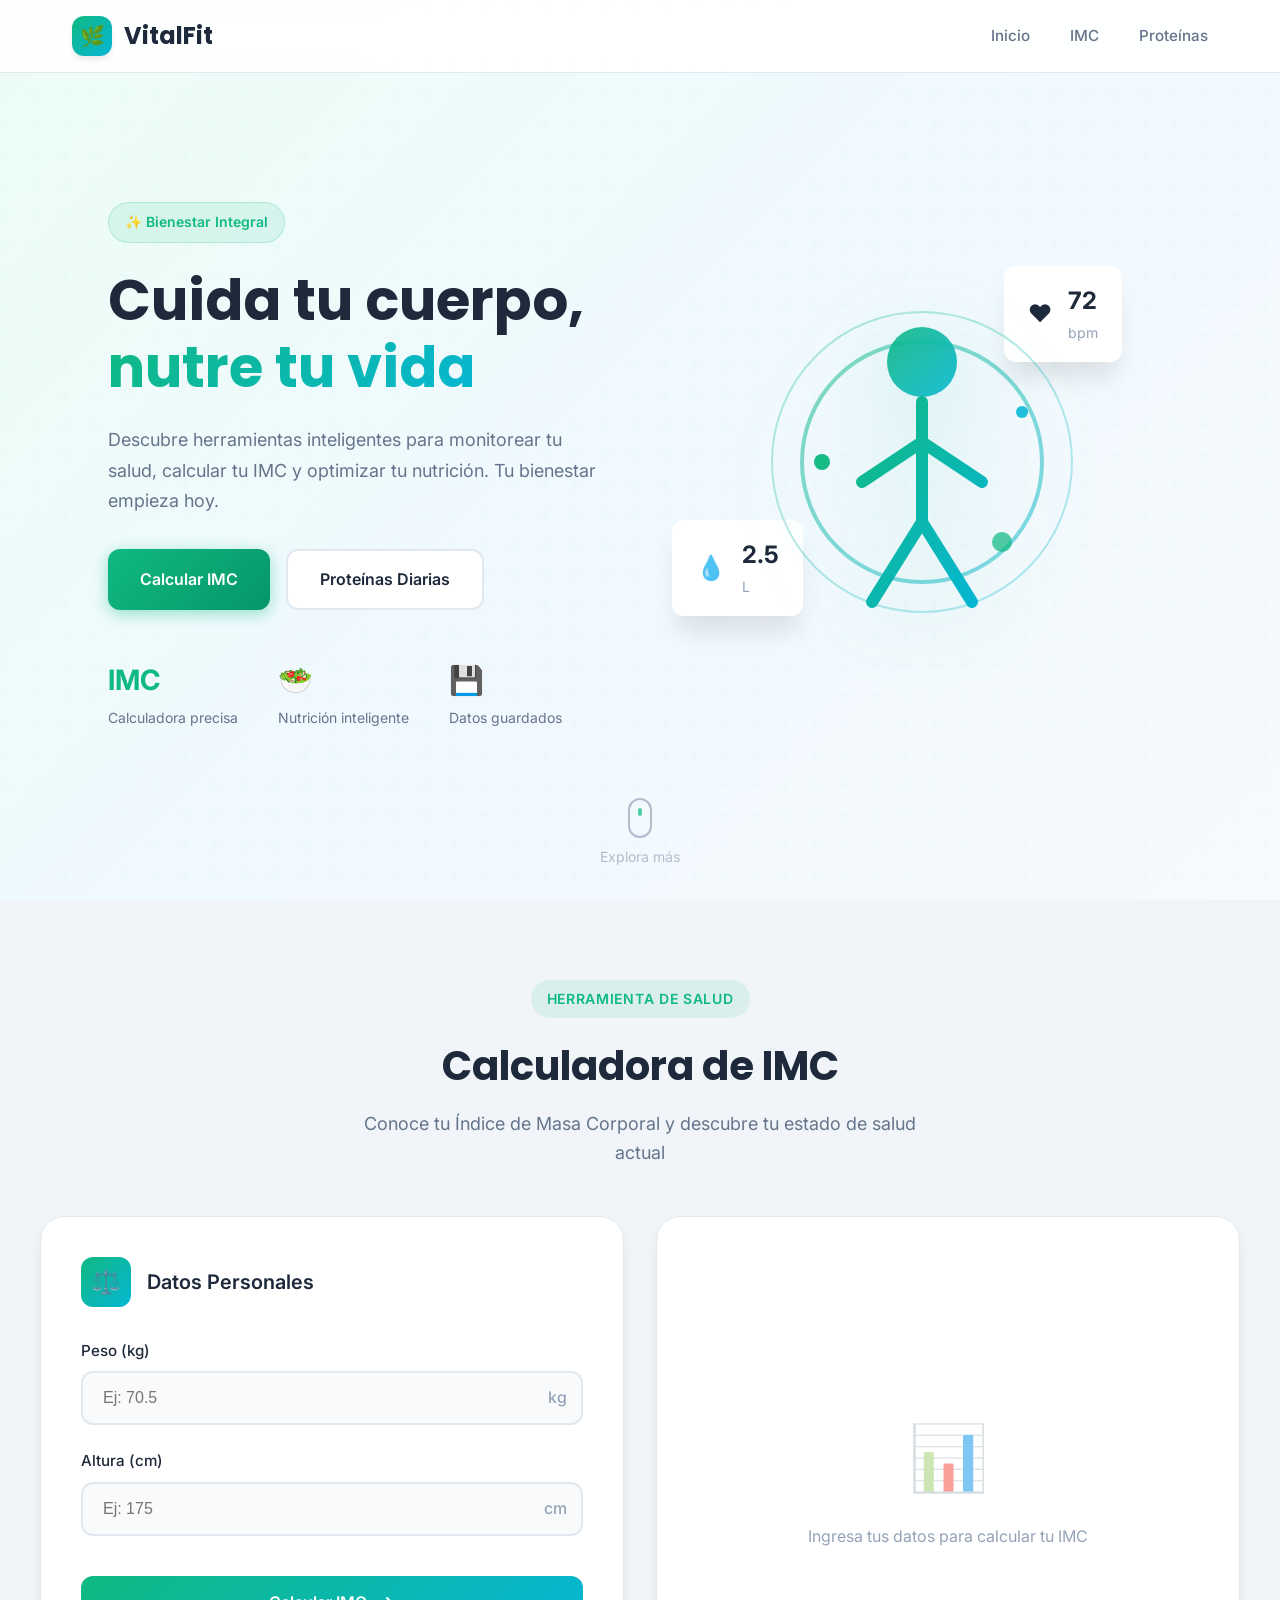
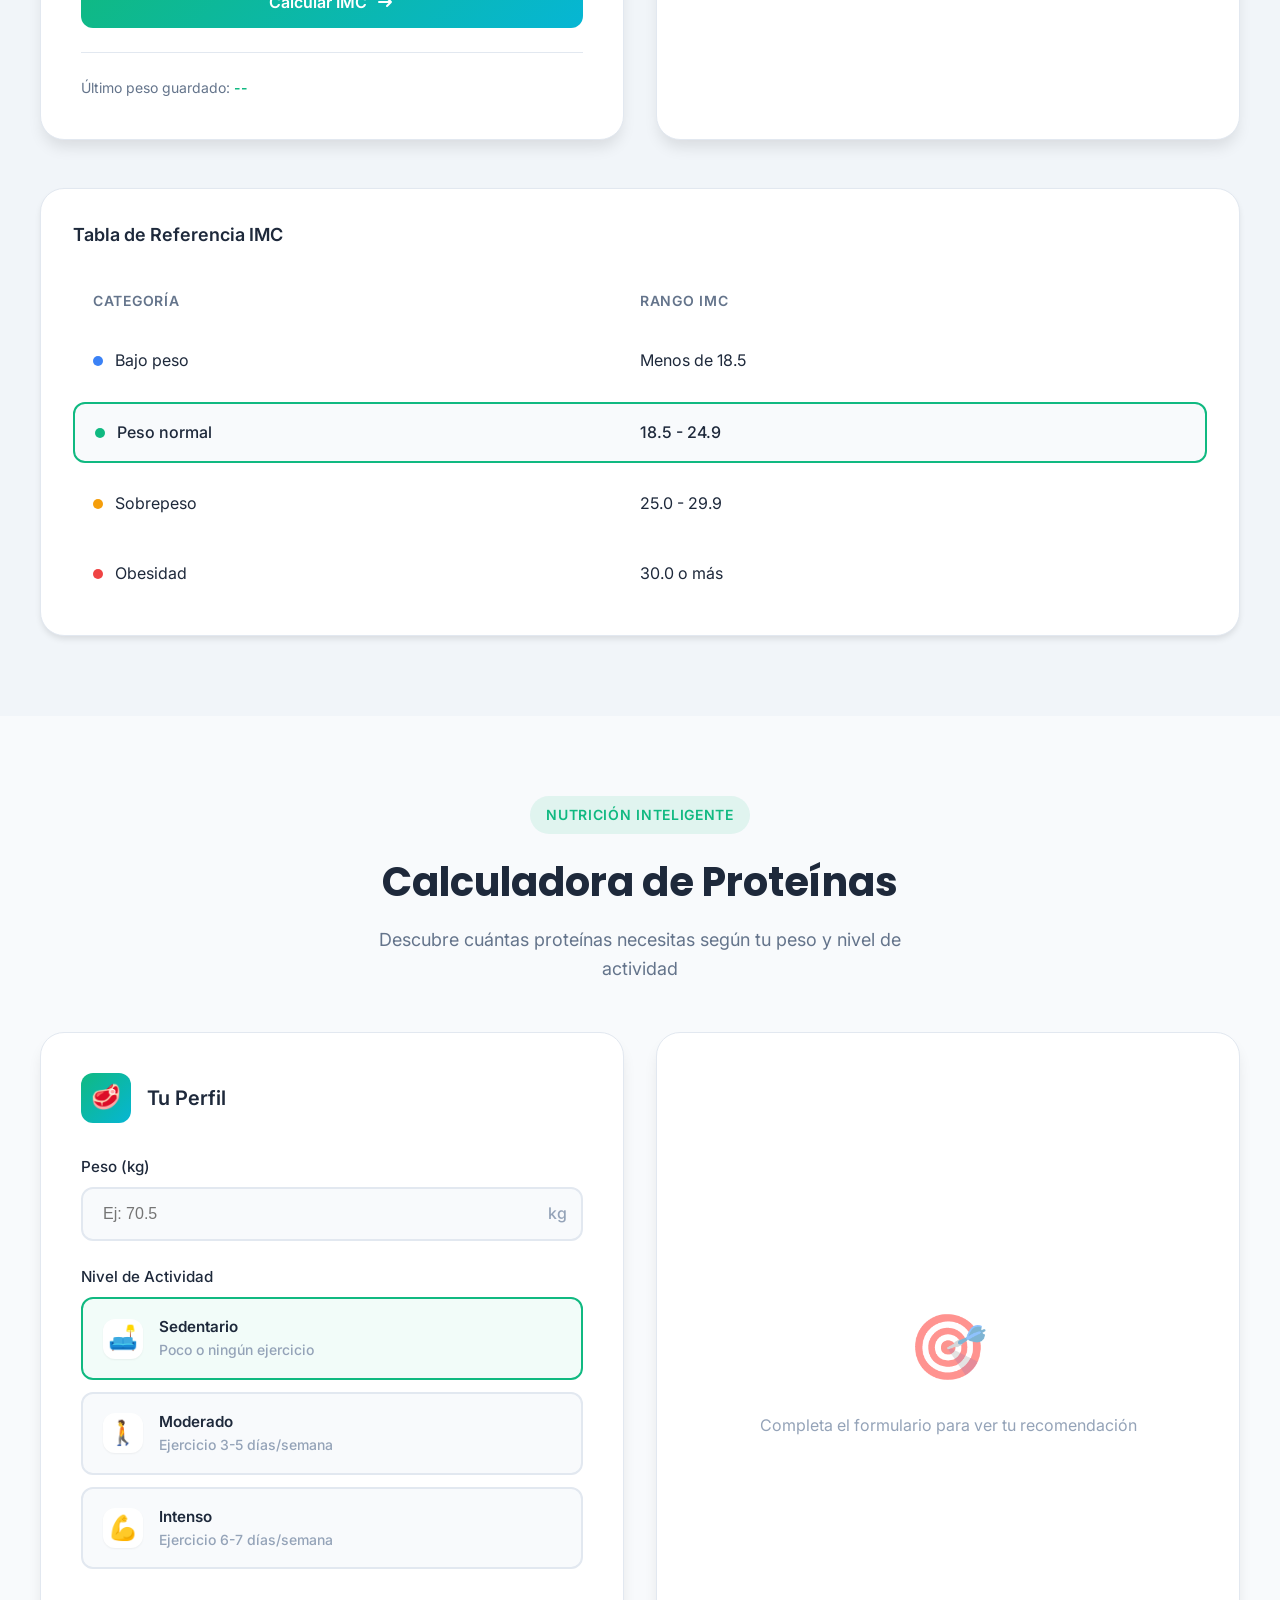
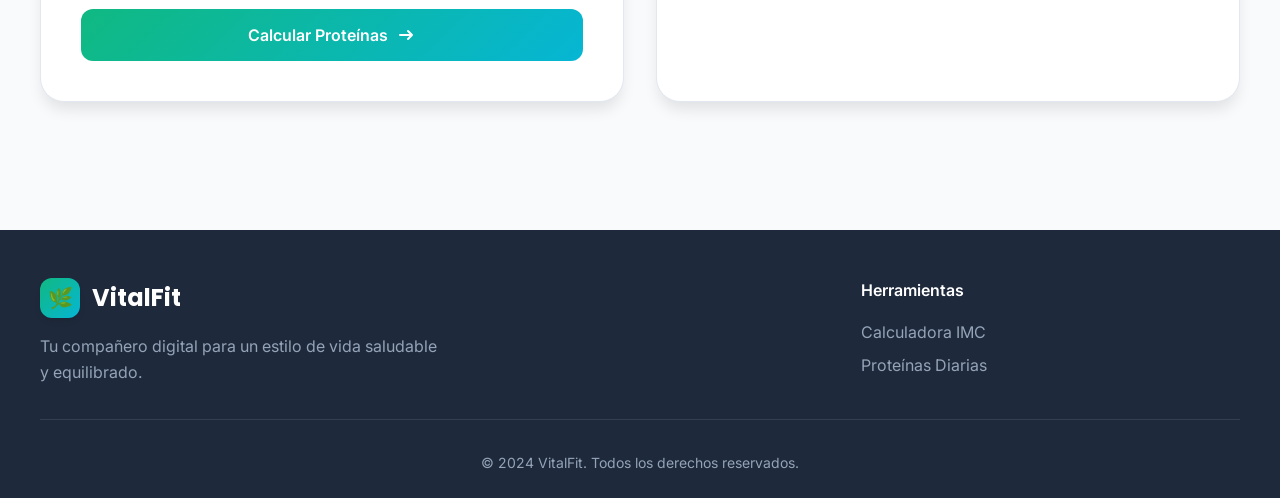
==== commit 3970c480: "actualizacion del js" ====
--- a/index.html
+++ b/index.html
@@ -3,107 +3,106 @@
 <head>
     <meta charset="UTF-8">
     <meta name="viewport" content="width=device-width, initial-scale=1.0">
-    <title>FitLife Pro - Transforma Tu Cuerpo, Transforma Tu Vida</title>
+    <title>VitalFit - Tu Compañero de Salud y Bienestar</title>
     <link rel="stylesheet" href="styles.css">
     <link rel="preconnect" href="https://fonts.googleapis.com">
     <link rel="preconnect" href="https://fonts.gstatic.com" crossorigin>
-    <link href="https://fonts.googleapis.com/css2?family=Inter:wght@300;400;600;700;800&display=swap" rel="stylesheet">
+    <link href="https://fonts.googleapis.com/css2?family=Inter:wght@300;400;500;600;700&family=Poppins:wght@400;500;600;700&display=swap" rel="stylesheet">
 </head>
 <body>
-    <!-- Navegación Fija -->
-    <nav class="navbar" id="navbar">
+    <!-- Navegación -->
+    <nav class="navbar">
         <div class="nav-container">
             <div class="logo">
-                <svg width="40" height="40" viewBox="0 0 40 40" fill="none" xmlns="http://www.w3.org/2000/svg">
-                    <circle cx="20" cy="20" r="18" stroke="#10B981" stroke-width="3"/>
-                    <path d="M12 20H28M20 12V28" stroke="#10B981" stroke-width="3" stroke-linecap="round"/>
-                </svg>
-                <span>FitLife Pro</span>
-            </div>
-            <ul class="nav-links" id="navLinks">
-                <li><a href="#inicio" class="nav-link">Inicio</a></li>
-                <li><a href="#estadisticas" class="nav-link">Estadísticas</a></li>
-                <li><a href="#comparador" class="nav-link">Comparador</a></li>
-                <li><a href="#nutricion" class="nav-link">Nutrición</a></li>
-                <li><a href="#calculadora" class="nav-link">Calculadora</a></li>
+                <div class="logo-icon">🌿</div>
+                <span>VitalFit</span>
+            </div>
+            <ul class="nav-links">
+                <li><a href="#inicio">Inicio</a></li>
+                <li><a href="#imc">IMC</a></li>
+                <li><a href="#proteinas">Proteínas</a></li>
             </ul>
-            <div class="hamburger" id="hamburger">
+            <button class="hamburger" id="hamburger">
                 <span></span>
                 <span></span>
                 <span></span>
-            </div>
+            </button>
         </div>
     </nav>
 
     <!-- Hero Section -->
     <section id="inicio" class="hero">
-        <div class="hero-content">
-            <div class="hero-text">
+        <div class="hero-container">
+            <div class="hero-content">
+                <div class="hero-badge">✨ Bienestar Integral</div>
                 <h1 class="hero-title">
-                    <span class="gradient-text">Transforma</span> Tu Cuerpo<br>
-                    Transforma Tu Vida
+                    Cuida tu cuerpo,<br>
+                    <span class="gradient-text">nutre tu vida</span>
                 </h1>
                 <p class="hero-subtitle">
-                    Descubre el poder de la combinación perfecta entre entrenamiento de élite 
-                    y nutrición inteligente. Tu mejor versión te está esperando.
+                    Descubre herramientas inteligentes para monitorear tu salud, 
+                    calcular tu IMC y optimizar tu nutrición. Tu bienestar empieza hoy.
                 </p>
                 <div class="hero-buttons">
-                    <a href="#calculadora" class="btn btn-primary">Calcula Tu Progreso</a>
-                    <a href="#nutricion" class="btn btn-secondary">Ver Nutrición</a>
+                    <a href="#imc" class="btn btn-primary">Calcular IMC</a>
+                    <a href="#proteinas" class="btn btn-secondary">Proteínas Diarias</a>
                 </div>
                 <div class="hero-stats">
-                    <div class="stat-item">
-                        <span class="stat-number">10k+</span>
-                        <span class="stat-label">Miembros Activos</span>
-                    </div>
-                    <div class="stat-item">
-                        <span class="stat-number">500+</span>
-                        <span class="stat-label">Rutinas</span>
-                    </div>
-                    <div class="stat-item">
-                        <span class="stat-number">98%</span>
-                        <span class="stat-label">Satisfacción</span>
+                    <div class="stat">
+                        <span class="stat-number">IMC</span>
+                        <span class="stat-label">Calculadora precisa</span>
+                    </div>
+                    <div class="stat">
+                        <span class="stat-number">🥗</span>
+                        <span class="stat-label">Nutrición inteligente</span>
+                    </div>
+                    <div class="stat">
+                        <span class="stat-number">💾</span>
+                        <span class="stat-label">Datos guardados</span>
                     </div>
                 </div>
             </div>
             <div class="hero-visual">
-                <div class="floating-card card-1">
-                    <div class="card-icon">🔥</div>
-                    <div class="card-info">
-                        <span class="card-value">450</span>
-                        <span class="card-label">Calorías</span>
-                    </div>
-                </div>
-                <div class="floating-card card-2">
-                    <div class="card-icon">💪</div>
-                    <div class="card-info">
-                        <span class="card-value">85%</span>
-                        <span class="card-label">Fuerza</span>
-                    </div>
-                </div>
-                <div class="floating-card card-3">
-                    <div class="card-icon">⚡</div>
-                    <div class="card-info">
-                        <span class="card-value">2.5h</span>
-                        <span class="card-label">Energía</span>
-                    </div>
-                </div>
-                <div class="hero-image-container">
-                    <div class="hero-glow"></div>
-                    <svg class="hero-illustration" viewBox="0 0 400 400" xmlns="http://www.w3.org/2000/svg">
+                <div class="hero-card card-1">
+                    <span class="card-icon">❤️</span>
+                    <div>
+                        <span class="card-value">72</span>
+                        <span class="card-unit">bpm</span>
+                    </div>
+                </div>
+                <div class="hero-card card-2">
+                    <span class="card-icon">💧</span>
+                    <div>
+                        <span class="card-value">2.5</span>
+                        <span class="card-unit">L</span>
+                    </div>
+                </div>
+                <div class="hero-illustration">
+                    <svg viewBox="0 0 400 400" xmlns="http://www.w3.org/2000/svg">
                         <defs>
-                            <linearGradient id="bodyGrad" x1="0%" y1="0%" x2="100%" y2="100%">
-                                <stop offset="0%" style="stop-color:#10B981;stop-opacity:1" />
-                                <stop offset="100%" style="stop-color:#059669;stop-opacity:1" />
+                            <linearGradient id="grad1" x1="0%" y1="0%" x2="100%" y2="100%">
+                                <stop offset="0%" style="stop-color:#10b981;stop-opacity:1" />
+                                <stop offset="100%" style="stop-color:#06b6d4;stop-opacity:1" />
                             </linearGradient>
                         </defs>
-                        <circle cx="200" cy="80" r="30" fill="url(#bodyGrad)" opacity="0.9"/>
-                        <path d="M200 110 L200 200 M200 140 L150 180 M200 140 L250 180 M200 200 L160 280 M200 200 L240 280" 
-                              stroke="url(#bodyGrad)" stroke-width="12" stroke-linecap="round" fill="none"/>
-                        <ellipse cx="170" cy="150" rx="15" ry="25" fill="#10B981" opacity="0.6"/>
-                        <ellipse cx="230" cy="150" rx="15" ry="25" fill="#10B981" opacity="0.6"/>
-                        <circle cx="200" cy="200" r="120" stroke="#10B981" stroke-width="2" fill="none" opacity="0.3" stroke-dasharray="10,5">
-                            <animateTransform attributeName="transform" type="rotate" from="0 200 200" to="360 200 200" dur="20s" repeatCount="indefinite"/>
+                        <!-- Círculo exterior -->
+                        <circle cx="200" cy="200" r="150" fill="none" stroke="url(#grad1)" stroke-width="2" opacity="0.3"/>
+                        <circle cx="200" cy="200" r="120" fill="none" stroke="url(#grad1)" stroke-width="4" opacity="0.5"/>
+                        
+                        <!-- Figura humana estilizada -->
+                        <circle cx="200" cy="100" r="35" fill="url(#grad1)" opacity="0.9"/>
+                        <path d="M200 140 L200 260 M200 180 L140 220 M200 180 L260 220 M200 260 L150 340 M200 260 L250 340" 
+                              stroke="url(#grad1)" stroke-width="12" stroke-linecap="round" fill="none"/>
+                        
+                        <!-- Elementos decorativos -->
+                        <circle cx="100" cy="200" r="8" fill="#10b981" opacity="0.6">
+                            <animate attributeName="opacity" values="0.6;1;0.6" dur="3s" repeatCount="indefinite"/>
+                        </circle>
+                        <circle cx="300" cy="150" r="6" fill="#06b6d4" opacity="0.6">
+                            <animate attributeName="opacity" values="0.6;1;0.6" dur="2.5s" repeatCount="indefinite"/>
+                        </circle>
+                        <circle cx="280" cy="280" r="10" fill="#10b981" opacity="0.4">
+                            <animate attributeName="opacity" values="0.4;0.8;0.4" dur="4s" repeatCount="indefinite"/>
                         </circle>
                     </svg>
                 </div>
@@ -113,340 +112,168 @@
             <div class="mouse">
                 <div class="wheel"></div>
             </div>
-            <span>Desplázate para explorar</span>
+            <span>Explora más</span>
         </div>
     </section>
 
-    <!-- Sección de Estadísticas y Gráficas -->
-    <section id="estadisticas" class="stats-section">
+    <!-- Sección IMC -->
+    <section id="imc" class="section imc-section">
         <div class="container">
             <div class="section-header">
-                <span class="section-tag">ANÁLISIS DE RENDIMIENTO</span>
-                <h2 class="section-title">Datos Que Impulsan Tu Progreso</h2>
-                <p class="section-subtitle">Visualiza tu evolución y optimiza cada entrenamiento</p>
-            </div>
-
-            <div class="charts-grid">
-                <div class="chart-card">
-                    <div class="chart-header">
-                        <h3>Calorías Quemadas por Tipo</h3>
-                        <div class="chart-legend">
-                            <span class="legend-item"><span class="dot" style="background:#10B981"></span>Fuerza</span>
-                            <span class="legend-item"><span class="dot" style="background:#3B82F6"></span>Cardio</span>
-                            <span class="legend-item"><span class="dot" style="background:#F59E0B"></span>HIIT</span>
-                            <span class="legend-item"><span class="dot" style="background:#8B5CF6"></span>Movilidad</span>
-                        </div>
-                    </div>
-                    <div class="chart-container">
-                        <canvas id="caloriesChart"></canvas>
-                    </div>
-                    <div class="chart-insights">
-                        <div class="insight">
-                            <span class="insight-value">HIIT +45%</span>
-                            <span class="insight-label">más efectivo</span>
-                        </div>
-                    </div>
-                </div>
-
-                <div class="chart-card wide">
-                    <div class="chart-header">
-                        <h3>Evolución Semanal de Progreso</h3>
-                        <div class="chart-tabs">
-                            <button class="tab-btn active" data-metric="weight">Peso Levantado</button>
-                            <button class="tab-btn" data-metric="cardio">Cardio (min)</button>
-                            <button class="tab-btn" data-metric="calories">Calorías</button>
-                        </div>
-                    </div>
-                    <div class="chart-container line-chart-container">
-                        <canvas id="progressChart"></canvas>
-                    </div>
-                    <div class="progress-metrics">
-                        <div class="metric">
-                            <span class="metric-trend up">↗</span>
-                            <div class="metric-info">
-                                <span class="metric-value" id="trendValue">+12%</span>
-                                <span class="metric-label">vs semana pasada</span>
+                <span class="section-tag">Herramienta de Salud</span>
+                <h2 class="section-title">Calculadora de IMC</h2>
+                <p class="section-subtitle">Conoce tu Índice de Masa Corporal y descubre tu estado de salud actual</p>
+            </div>
+
+            <div class="calculator-grid">
+                <div class="calculator-card">
+                    <div class="calculator-header">
+                        <div class="calculator-icon">⚖️</div>
+                        <h3>Datos Personales</h3>
+                    </div>
+                    
+                    <form id="imcForm" class="calculator-form">
+                        <div class="input-group">
+                            <label for="imc-weight">Peso (kg)</label>
+                            <div class="input-wrapper">
+                                <input type="number" id="imc-weight" step="0.1" min="20" max="300" placeholder="Ej: 70.5" required>
+                                <span class="input-unit">kg</span>
                             </div>
                         </div>
-                    </div>
-                </div>
-            </div>
-
-            <div class="stats-grid">
-                <div class="stat-card">
-                    <div class="stat-icon">🏋️</div>
-                    <div class="stat-content">
-                        <span class="stat-value" data-target="156">0</span>
-                        <span class="stat-unit">kg</span>
-                        <span class="stat-desc">Peso máximo levantado</span>
-                    </div>
-                </div>
-                <div class="stat-card">
-                    <div class="stat-icon">⏱️</div>
-                    <div class="stat-content">
-                        <span class="stat-value" data-target="45">0</span>
-                        <span class="stat-unit">min</span>
-                        <span class="stat-desc">Promedio de cardio</span>
-                    </div>
-                </div>
-                <div class="stat-card">
-                    <div class="stat-icon">🔥</div>
-                    <div class="stat-content">
-                        <span class="stat-value" data-target="3200">0</span>
-                        <span class="stat-unit">kcal</span>
-                        <span class="stat-desc">Quemadas esta semana</span>
-                    </div>
-                </div>
-                <div class="stat-card">
-                    <div class="stat-icon">📈</div>
-                    <div class="stat-content">
-                        <span class="stat-value" data-target="23">0</span>
-                        <span class="stat-unit">%</span>
-                        <span class="stat-desc">Mejora en fuerza</span>
+
+                        <div class="input-group">
+                            <label for="imc-height">Altura (cm)</label>
+                            <div class="input-wrapper">
+                                <input type="number" id="imc-height" step="1" min="50" max="300" placeholder="Ej: 175" required>
+                                <span class="input-unit">cm</span>
+                            </div>
+                        </div>
+
+                        <button type="submit" class="btn btn-calculate">
+                            <span>Calcular IMC</span>
+                            <svg width="20" height="20" viewBox="0 0 20 20" fill="none">
+                                <path d="M4 10H16M16 10L12 6M16 10L12 14" stroke="currentColor" stroke-width="2" stroke-linecap="round"/>
+                            </svg>
+                        </button>
+                    </form>
+
+                    <div class="saved-data" id="savedWeight">
+                        <span class="saved-label">Último peso guardado:</span>
+                        <span class="saved-value">--</span>
+                    </div>
+                </div>
+
+                <div class="result-card" id="imcResult">
+                    <div class="result-placeholder">
+                        <div class="placeholder-icon">📊</div>
+                        <p>Ingresa tus datos para calcular tu IMC</p>
+                    </div>
+                </div>
+            </div>
+
+            <!-- Tabla de referencia IMC -->
+            <div class="reference-table">
+                <h4>Tabla de Referencia IMC</h4>
+                <div class="table-grid">
+                    <div class="table-row header">
+                        <span>Categoría</span>
+                        <span>Rango IMC</span>
+                    </div>
+                    <div class="table-row" data-category="bajo">
+                        <span><span class="dot" style="background:#3b82f6"></span>Bajo peso</span>
+                        <span>Menos de 18.5</span>
+                    </div>
+                    <div class="table-row active" data-category="normal">
+                        <span><span class="dot" style="background:#10b981"></span>Peso normal</span>
+                        <span>18.5 - 24.9</span>
+                    </div>
+                    <div class="table-row" data-category="sobrepeso">
+                        <span><span class="dot" style="background:#f59e0b"></span>Sobrepeso</span>
+                        <span>25.0 - 29.9</span>
+                    </div>
+                    <div class="table-row" data-category="obesidad">
+                        <span><span class="dot" style="background:#ef4444"></span>Obesidad</span>
+                        <span>30.0 o más</span>
                     </div>
                 </div>
             </div>
         </div>
     </section>
 
-    <!-- NUEVA SECCIÓN: COMPARADOR DE PROGRESO -->
-    <section id="comparador" class="comparator-section">
+    <!-- Sección Proteínas -->
+    <section id="proteinas" class="section proteins-section">
         <div class="container">
             <div class="section-header">
-                <span class="section-tag">COMPARADOR AVANZADO</span>
-                <h2 class="section-title">Compara Tu Evolución</h2>
-                <p class="section-subtitle">Analiza el progreso entre semanas y visualiza tus mejoras</p>
-            </div>
-
-            <div class="comparator-wrapper">
-                <div class="comparator-controls">
-                    <div class="week-selector">
-                        <div class="week-box">
-                            <label>Semana Base</label>
-                            <select id="week1" class="week-select">
-                                <option value="0">Semana 1</option>
-                                <option value="1">Semana 2</option>
-                                <option value="2">Semana 3</option>
-                                <option value="3">Semana 4</option>
-                                <option value="4">Semana 5</option>
-                                <option value="5">Semana 6</option>
-                            </select>
-                            <div class="week-info" id="week1Info">
-                                <span class="week-date">1-7 Ene</span>
-                                <span class="week-status">Inicio</span>
+                <span class="section-tag">Nutrición Inteligente</span>
+                <h2 class="section-title">Calculadora de Proteínas</h2>
+                <p class="section-subtitle">Descubre cuántas proteínas necesitas según tu peso y nivel de actividad</p>
+            </div>
+
+            <div class="calculator-grid">
+                <div class="calculator-card">
+                    <div class="calculator-header">
+                        <div class="calculator-icon">🥩</div>
+                        <h3>Tu Perfil</h3>
+                    </div>
+
+                    <form id="proteinForm" class="calculator-form">
+                        <div class="input-group">
+                            <label for="protein-weight">Peso (kg)</label>
+                            <div class="input-wrapper">
+                                <input type="number" id="protein-weight" step="0.1" min="20" max="300" placeholder="Ej: 70.5" required>
+                                <span class="input-unit">kg</span>
                             </div>
                         </div>
 
-                        <div class="vs-divider">
-                            <span>VS</span>
-                        </div>
-
-                        <div class="week-box">
-                            <label>Semana a Comparar</label>
-                            <select id="week2" class="week-select">
-                                <option value="0">Semana 1</option>
-                                <option value="1">Semana 2</option>
-                                <option value="2">Semana 3</option>
-                                <option value="3" selected>Semana 4</option>
-                                <option value="4">Semana 5</option>
-                                <option value="5">Semana 6</option>
-                            </select>
-                            <div class="week-info" id="week2Info">
-                                <span class="week-date">22-28 Ene</span>
-                                <span class="week-status">Actual</span>
+                        <div class="input-group">
+                            <label>Nivel de Actividad</label>
+                            <div class="activity-options">
+                                <label class="activity-option">
+                                    <input type="radio" name="activity" value="sedentary" checked>
+                                    <span class="option-content">
+                                        <span class="option-icon">🛋️</span>
+                                        <span class="option-text">
+                                            <strong>Sedentario</strong>
+                                            <small>Poco o ningún ejercicio</small>
+                                        </span>
+                                    </span>
+                                </label>
+                                <label class="activity-option">
+                                    <input type="radio" name="activity" value="moderate">
+                                    <span class="option-content">
+                                        <span class="option-icon">🚶</span>
+                                        <span class="option-text">
+                                            <strong>Moderado</strong>
+                                            <small>Ejercicio 3-5 días/semana</small>
+                                        </span>
+                                    </span>
+                                </label>
+                                <label class="activity-option">
+                                    <input type="radio" name="activity" value="intense">
+                                    <span class="option-content">
+                                        <span class="option-icon">💪</span>
+                                        <span class="option-text">
+                                            <strong>Intenso</strong>
+                                            <small>Ejercicio 6-7 días/semana</small>
+                                        </span>
+                                    </span>
+                                </label>
                             </div>
                         </div>
-                    </div>
-
-                    <button class="btn btn-compare" id="compareBtn">
-                        <span>Generar Comparación</span>
-                        <svg width="20" height="20" viewBox="0 0 20 20" fill="none">
-                            <path d="M4 10H16M16 10L12 6M16 10L12 14" stroke="currentColor" stroke-width="2" stroke-linecap="round" stroke-linejoin="round"/>
-                        </svg>
-                    </button>
-                </div>
-
-                <div class="comparator-results" id="comparatorResults">
-                    <div class="comparison-chart-container">
-                        <canvas id="comparisonChart"></canvas>
-                    </div>
-
-                    <div class="comparison-metrics" id="comparisonMetrics">
-                        <div class="metric-card">
-                            <div class="metric-icon">🔥</div>
-                            <div class="metric-details">
-                                <span class="metric-name">Calorías Totales</span>
-                                <div class="metric-values">
-                                    <span class="value-old" id="calOld">0</span>
-                                    <span class="value-arrow">→</span>
-                                    <span class="value-new" id="calNew">0</span>
-                                </div>
-                                <div class="metric-change positive" id="calChange">
-                                    <span class="change-percent">+0%</span>
-                                    <span class="change-label">vs semana anterior</span>
-                                </div>
-                            </div>
-                        </div>
-
-                        <div class="metric-card">
-                            <div class="metric-icon">⏱️</div>
-                            <div class="metric-details">
-                                <span class="metric-name">Minutos Entrenamiento</span>
-                                <div class="metric-values">
-                                    <span class="value-old" id="minOld">0</span>
-                                    <span class="value-arrow">→</span>
-                                    <span class="value-new" id="minNew">0</span>
-                                </div>
-                                <div class="metric-change positive" id="minChange">
-                                    <span class="change-percent">+0%</span>
-                                    <span class="change-label">vs semana anterior</span>
-                                </div>
-                            </div>
-                        </div>
-
-                        <div class="metric-card">
-                            <div class="metric-icon">🏋️</div>
-                            <div class="metric-details">
-                                <span class="metric-name">Peso Promedio (kg)</span>
-                                <div class="metric-values">
-                                    <span class="value-old" id="weightOld">0</span>
-                                    <span class="value-arrow">→</span>
-                                    <span class="value-new" id="weightNew">0</span>
-                                </div>
-                                <div class="metric-change positive" id="weightChange">
-                                    <span class="change-percent">+0%</span>
-                                    <span class="change-label">vs semana anterior</span>
-                                </div>
-                            </div>
-                        </div>
-
-                        <div class="metric-card">
-                            <div class="metric-icon">🎯</div>
-                            <div class="metric-details">
-                                <span class="metric-name">Sesiones Completadas</span>
-                                <div class="metric-values">
-                                    <span class="value-old" id="sessOld">0</span>
-                                    <span class="value-arrow">→</span>
-                                    <span class="value-new" id="sessNew">0</span>
-                                </div>
-                                <div class="metric-change positive" id="sessChange">
-                                    <span class="change-percent">+0%</span>
-                                    <span class="change-label">vs semana anterior</span>
-                                </div>
-                            </div>
-                        </div>
-                    </div>
-
-                    <div class="comparison-summary" id="comparisonSummary">
-                        <div class="summary-icon">📊</div>
-                        <div class="summary-content">
-                            <h4>Resumen de tu Progreso</h4>
-                            <p id="summaryText">Selecciona dos semanas para ver tu comparación detallada.</p>
-                        </div>
-                    </div>
-                </div>
-            </div>
-        </div>
-    </section>
-
-    <!-- Sección de Nutrición -->
-    <section id="nutricion" class="nutrition-section">
-        <div class="container">
-            <div class="section-header">
-                <span class="section-tag">NUTRICIÓN INTELIGENTE</span>
-                <h2 class="section-title">Combustible Para Tu Éxito</h2>
-                <p class="section-subtitle">Alimentos estratégicamente seleccionados para maximizar tu rendimiento</p>
-            </div>
-
-            <div class="nutrition-filters">
-                <button class="filter-btn active" data-filter="all">Todos</button>
-                <button class="filter-btn" data-filter="protein">Alto en Proteína</button>
-                <button class="filter-btn" data-filter="carbs">Carbohidratos</button>
-                <button class="filter-btn" data-filter="fats">Grasas Saludables</button>
-            </div>
-
-            <div class="food-grid" id="foodGrid">
-            </div>
-
-            <div class="nutrition-tip">
-                <div class="tip-icon">💡</div>
-                <div class="tip-content">
-                    <h4>Consejo Pro</h4>
-                    <p>Distribuye tu ingesta de proteínas en 4-5 comidas durante el día para maximizar la síntesis muscular.</p>
-                </div>
-            </div>
-        </div>
-    </section>
-
-    <!-- Sección Calculadora TMB -->
-    <section id="calculadora" class="calculator-section">
-        <div class="container">
-            <div class="section-header">
-                <span class="section-tag">CALCULADORA AVANZADA</span>
-                <h2 class="section-title">Conoce Tu Metabolismo</h2>
-                <p class="section-subtitle">Calcula tu Tasa Metabólica Basal y optimiza tu alimentación</p>
-            </div>
-
-            <div class="calculator-wrapper">
-                <div class="calculator-form">
-                    <div class="form-grid">
-                        <div class="form-group">
-                            <label for="gender">Género</label>
-                            <div class="gender-selector">
-                                <button type="button" class="gender-btn active" data-gender="male">
-                                    <span class="gender-icon">♂</span>
-                                    <span>Hombre</span>
-                                </button>
-                                <button type="button" class="gender-btn" data-gender="female">
-                                    <span class="gender-icon">♀</span>
-                                    <span>Mujer</span>
-                                </button>
-                            </div>
-                        </div>
-
-                        <div class="form-group">
-                            <label for="age">Edad (años)</label>
-                            <input type="number" id="age" min="15" max="100" value="25" class="form-input">
-                        </div>
-
-                        <div class="form-group">
-                            <label for="weight">Peso (kg)</label>
-                            <input type="number" id="weight" min="30" max="300" value="75" class="form-input">
-                        </div>
-
-                        <div class="form-group">
-                            <label for="height">Altura (cm)</label>
-                            <input type="number" id="height" min="100" max="250" value="175" class="form-input">
-                        </div>
-
-                        <div class="form-group full-width">
-                            <label for="activity">Nivel de Actividad</label>
-                            <div class="activity-slider-container">
-                                <input type="range" id="activity" min="1" max="5" value="3" class="activity-slider">
-                                <div class="activity-labels">
-                                    <span>Sedentario</span>
-                                    <span>Ligero</span>
-                                    <span>Moderado</span>
-                                    <span>Activo</span>
-                                    <span>Muy Activo</span>
-                                </div>
-                                <div class="activity-value" id="activityValue">Moderado</div>
-                            </div>
-                        </div>
-                    </div>
-
-                    <button type="button" class="btn btn-calculate" id="calculateBtn">
-                        <span>Calcular Mi Metabolismo</span>
-                        <svg width="20" height="20" viewBox="0 0 20 20" fill="none">
-                            <path d="M4 10H16M16 10L12 6M16 10L12 14" stroke="currentColor" stroke-width="2" stroke-linecap="round" stroke-linejoin="round"/>
-                        </svg>
-                    </button>
-                </div>
-
-                <div class="calculator-results" id="results">
-                    <div class="results-placeholder">
-                        <div class="placeholder-icon">🧮</div>
-                        <p>Ingresa tus datos y calcula tu TMB</p>
+
+                        <button type="submit" class="btn btn-calculate">
+                            <span>Calcular Proteínas</span>
+                            <svg width="20" height="20" viewBox="0 0 20 20" fill="none">
+                                <path d="M4 10H16M16 10L12 6M16 10L12 14" stroke="currentColor" stroke-width="2" stroke-linecap="round"/>
+                            </svg>
+                        </button>
+                    </form>
+                </div>
+
+                <div class="result-card" id="proteinResult">
+                    <div class="result-placeholder">
+                        <div class="placeholder-icon">🎯</div>
+                        <p>Completa el formulario para ver tu recomendación</p>
                     </div>
                 </div>
             </div>
@@ -459,35 +286,21 @@
             <div class="footer-content">
                 <div class="footer-brand">
                     <div class="logo">
-                        <svg width="40" height="40" viewBox="0 0 40 40" fill="none" xmlns="http://www.w3.org/2000/svg">
-                            <circle cx="20" cy="20" r="18" stroke="#10B981" stroke-width="3"/>
-                            <path d="M12 20H28M20 12V28" stroke="#10B981" stroke-width="3" stroke-linecap="round"/>
-                        </svg>
-                        <span>FitLife Pro</span>
-                    </div>
-                    <p>Transformando vidas a través del fitness y la nutrición inteligente desde 2024.</p>
+                        <div class="logo-icon">🌿</div>
+                        <span>VitalFit</span>
+                    </div>
+                    <p>Tu compañero digital para un estilo de vida saludable y equilibrado.</p>
                 </div>
                 <div class="footer-links">
-                    <h4>Enlaces Rápidos</h4>
+                    <h4>Herramientas</h4>
                     <ul>
-                        <li><a href="#inicio">Inicio</a></li>
-                        <li><a href="#estadisticas">Estadísticas</a></li>
-                        <li><a href="#comparador">Comparador</a></li>
-                        <li><a href="#nutricion">Nutrición</a></li>
-                        <li><a href="#calculadora">Calculadora</a></li>
+                        <li><a href="#imc">Calculadora IMC</a></li>
+                        <li><a href="#proteinas">Proteínas Diarias</a></li>
                     </ul>
                 </div>
-                <div class="footer-social">
-                    <h4>Síguenos</h4>
-                    <div class="social-links">
-                        <a href="#" class="social-link">IG</a>
-                        <a href="#" class="social-link">YT</a>
-                        <a href="#" class="social-link">TT</a>
-                    </div>
-                </div>
             </div>
             <div class="footer-bottom">
-                <p>&copy; 2024 FitLife Pro. Todos los derechos reservados.</p>
+                <p>&copy; 2024 VitalFit. Todos los derechos reservados.</p>
             </div>
         </div>
     </footer>
--- a/styles.css
+++ b/styles.css
@@ -1,364 +1,1054 @@
 /* ============================================
-   SECCIÓN COMPARADOR DE PROGRESO (NUEVA)
+   VARIABLES Y RESET
    ============================================ */
 
-.comparator-section {
-    background: var(--dark);
+:root {
+    --primary: #10b981;
+    --primary-dark: #059669;
+    --primary-light: #34d399;
+    --secondary: #06b6d4;
+    --accent: #f59e0b;
+    --danger: #ef4444;
+    --info: #3b82f6;
+    
+    --bg-primary: #f8fafc;
+    --bg-secondary: #f1f5f9;
+    --bg-card: #ffffff;
+    
+    --text-primary: #1e293b;
+    --text-secondary: #64748b;
+    --text-muted: #94a3b8;
+    
+    --border: #e2e8f0;
+    --shadow-sm: 0 1px 2px 0 rgb(0 0 0 / 0.05);
+    --shadow: 0 4px 6px -1px rgb(0 0 0 / 0.1);
+    --shadow-lg: 0 10px 15px -3px rgb(0 0 0 / 0.1);
+    --shadow-xl: 0 20px 25px -5px rgb(0 0 0 / 0.1);
+    
+    --radius: 12px;
+    --radius-lg: 16px;
+    --radius-xl: 24px;
+    
+    --transition: all 0.3s cubic-bezier(0.4, 0, 0.2, 1);
+}
+
+* {
+    margin: 0;
+    padding: 0;
+    box-sizing: border-box;
+}
+
+html {
+    scroll-behavior: smooth;
+    font-size: 16px;
+}
+
+body {
+    font-family: 'Inter', -apple-system, BlinkMacSystemFont, sans-serif;
+    background-color: var(--bg-primary);
+    color: var(--text-primary);
+    line-height: 1.6;
+    overflow-x: hidden;
+}
+
+/* ============================================
+   NAVEGACIÓN
+   ============================================ */
+
+.navbar {
+    position: fixed;
+    top: 0;
+    left: 0;
+    right: 0;
+    z-index: 1000;
+    background: rgba(255, 255, 255, 0.9);
+    backdrop-filter: blur(20px);
+    border-bottom: 1px solid var(--border);
+    transition: var(--transition);
+}
+
+.nav-container {
+    max-width: 1200px;
+    margin: 0 auto;
+    padding: 1rem 2rem;
+    display: flex;
+    justify-content: space-between;
+    align-items: center;
+}
+
+.logo {
+    display: flex;
+    align-items: center;
+    gap: 0.75rem;
+    font-family: 'Poppins', sans-serif;
+    font-size: 1.5rem;
+    font-weight: 700;
+    color: var(--text-primary);
+    text-decoration: none;
+}
+
+.logo-icon {
+    width: 40px;
+    height: 40px;
+    background: linear-gradient(135deg, var(--primary), var(--secondary));
+    border-radius: 12px;
+    display: flex;
+    align-items: center;
+    justify-content: center;
+    font-size: 1.25rem;
+    box-shadow: var(--shadow);
+}
+
+.nav-links {
+    display: flex;
+    list-style: none;
+    gap: 2.5rem;
+}
+
+.nav-links a {
+    color: var(--text-secondary);
+    text-decoration: none;
+    font-weight: 500;
+    font-size: 0.95rem;
+    transition: var(--transition);
+    position: relative;
+}
+
+.nav-links a::after {
+    content: '';
+    position: absolute;
+    bottom: -4px;
+    left: 0;
+    width: 0;
+    height: 2px;
+    background: var(--primary);
+    transition: var(--transition);
+}
+
+.nav-links a:hover {
+    color: var(--primary);
+}
+
+.nav-links a:hover::after {
+    width: 100%;
+}
+
+.hamburger {
+    display: none;
+    flex-direction: column;
+    gap: 5px;
+    cursor: pointer;
+    background: none;
+    border: none;
+    padding: 5px;
+}
+
+.hamburger span {
+    width: 25px;
+    height: 2px;
+    background: var(--text-primary);
+    transition: var(--transition);
+    border-radius: 2px;
+}
+
+/* ============================================
+   HERO SECTION
+   ============================================ */
+
+.hero {
+    min-height: 100vh;
+    display: flex;
+    flex-direction: column;
+    justify-content: center;
+    padding: 6rem 2rem 4rem;
+    background: linear-gradient(135deg, #ecfdf5 0%, #f0f9ff 50%, #f8fafc 100%);
     position: relative;
     overflow: hidden;
 }
 
-.comparator-section::before {
+.hero::before {
     content: '';
     position: absolute;
     top: 0;
     left: 0;
     right: 0;
     bottom: 0;
-    background: radial-gradient(circle at 30% 50%, rgba(16, 185, 129, 0.05) 0%, transparent 50%),
-                radial-gradient(circle at 70% 50%, rgba(59, 130, 246, 0.05) 0%, transparent 50%);
-}
-
-.comparator-wrapper {
+    background: url("data:image/svg+xml,%3Csvg width='60' height='60' viewBox='0 0 60 60' xmlns='http://www.w3.org/2000/svg'%3E%3Cg fill='none' fill-rule='evenodd'%3E%3Cg fill='%2310b981' fill-opacity='0.03'%3E%3Cpath d='M36 34v-4h-2v4h-4v2h4v4h2v-4h4v-2h-4zm0-30V0h-2v4h-4v2h4v4h2V6h4V4h-4zM6 34v-4H4v4H0v2h4v4h2v-4h4v-2H6zM6 4V0H4v4H0v2h4v4h2V6h4V4H6z'/%3E%3C/g%3E%3C/g%3E%3C/svg%3E");
+    opacity: 0.6;
+}
+
+.hero-container {
+    max-width: 1200px;
+    margin: 0 auto;
+    display: grid;
+    grid-template-columns: 1fr 1fr;
+    gap: 4rem;
+    align-items: center;
     position: relative;
     z-index: 1;
+}
+
+.hero-badge {
+    display: inline-block;
+    padding: 0.5rem 1rem;
+    background: rgba(16, 185, 129, 0.1);
+    color: var(--primary);
+    font-size: 0.875rem;
+    font-weight: 600;
+    border-radius: 50px;
+    margin-bottom: 1.5rem;
+    border: 1px solid rgba(16, 185, 129, 0.2);
+}
+
+.hero-title {
+    font-family: 'Poppins', sans-serif;
+    font-size: clamp(2.5rem, 5vw, 3.5rem);
+    font-weight: 700;
+    line-height: 1.2;
+    margin-bottom: 1.5rem;
+    color: var(--text-primary);
+}
+
+.gradient-text {
+    background: linear-gradient(135deg, var(--primary), var(--secondary));
+    -webkit-background-clip: text;
+    -webkit-text-fill-color: transparent;
+    background-clip: text;
+}
+
+.hero-subtitle {
+    font-size: 1.125rem;
+    color: var(--text-secondary);
+    margin-bottom: 2rem;
+    max-width: 500px;
+    line-height: 1.7;
+}
+
+.hero-buttons {
+    display: flex;
+    gap: 1rem;
+    margin-bottom: 3rem;
+    flex-wrap: wrap;
+}
+
+.btn {
+    display: inline-flex;
+    align-items: center;
+    gap: 0.5rem;
+    padding: 1rem 2rem;
+    border-radius: var(--radius);
+    font-weight: 600;
+    text-decoration: none;
+    transition: var(--transition);
+    border: none;
+    cursor: pointer;
+    font-size: 1rem;
+    font-family: inherit;
+}
+
+.btn-primary {
+    background: linear-gradient(135deg, var(--primary), var(--primary-dark));
+    color: white;
+    box-shadow: 0 4px 15px rgba(16, 185, 129, 0.4);
+}
+
+.btn-primary:hover {
+    transform: translateY(-2px);
+    box-shadow: 0 8px 25px rgba(16, 185, 129, 0.5);
+}
+
+.btn-secondary {
+    background: white;
+    color: var(--text-primary);
+    border: 2px solid var(--border);
+}
+
+.btn-secondary:hover {
+    border-color: var(--primary);
+    color: var(--primary);
+    transform: translateY(-2px);
+}
+
+.btn-calculate {
+    width: 100%;
+    justify-content: center;
+    background: linear-gradient(135deg, var(--primary), var(--secondary));
+    color: white;
+    padding: 1rem 2rem;
+    margin-top: 1rem;
+}
+
+.btn-calculate:hover {
+    transform: translateY(-2px);
+    box-shadow: var(--shadow-lg);
+}
+
+.hero-stats {
+    display: flex;
+    gap: 2.5rem;
+}
+
+.stat {
+    display: flex;
+    flex-direction: column;
+    gap: 0.25rem;
+}
+
+.stat-number {
+    font-size: 1.75rem;
+    font-weight: 700;
+    color: var(--primary);
+}
+
+.stat-label {
+    font-size: 0.875rem;
+    color: var(--text-secondary);
+}
+
+/* Hero Visual */
+.hero-visual {
+    position: relative;
+    height: 500px;
+    display: flex;
+    align-items: center;
+    justify-content: center;
+}
+
+.hero-illustration {
+    width: 100%;
+    max-width: 400px;
+    height: auto;
+    filter: drop-shadow(0 20px 40px rgba(16, 185, 129, 0.2));
+}
+
+.hero-card {
+    position: absolute;
+    background: white;
+    padding: 1rem 1.5rem;
+    border-radius: var(--radius);
+    box-shadow: var(--shadow-xl);
+    display: flex;
+    align-items: center;
+    gap: 1rem;
+    animation: float 6s ease-in-out infinite;
+}
+
+.card-1 {
+    top: 10%;
+    right: 10%;
+    animation-delay: 0s;
+}
+
+.card-2 {
+    bottom: 20%;
+    left: 0;
+    animation-delay: 3s;
+}
+
+.card-icon {
+    font-size: 1.5rem;
+}
+
+.card-value {
+    font-size: 1.5rem;
+    font-weight: 700;
+    color: var(--text-primary);
+    display: block;
+}
+
+.card-unit {
+    font-size: 0.875rem;
+    color: var(--text-muted);
+}
+
+@keyframes float {
+    0%, 100% { transform: translateY(0); }
+    50% { transform: translateY(-15px); }
+}
+
+.scroll-indicator {
+    position: absolute;
+    bottom: 2rem;
+    left: 50%;
+    transform: translateX(-50%);
+    display: flex;
+    flex-direction: column;
+    align-items: center;
+    gap: 0.5rem;
+    color: var(--text-muted);
+    font-size: 0.875rem;
+    opacity: 0.7;
+}
+
+.mouse {
+    width: 24px;
+    height: 40px;
+    border: 2px solid var(--text-muted);
+    border-radius: 12px;
+    position: relative;
+}
+
+.wheel {
+    width: 4px;
+    height: 8px;
+    background: var(--primary);
+    border-radius: 2px;
+    position: absolute;
+    top: 8px;
+    left: 50%;
+    transform: translateX(-50%);
+    animation: scroll 2s infinite;
+}
+
+@keyframes scroll {
+    0% { opacity: 1; top: 8px; }
+    100% { opacity: 0; top: 24px; }
+}
+
+/* ============================================
+   SECCIONES COMUNES
+   ============================================ */
+
+.section {
+    padding: 5rem 2rem;
+}
+
+.container {
     max-width: 1200px;
     margin: 0 auto;
 }
 
-.comparator-controls {
-    background: var(--dark-light);
-    border-radius: var(--radius-lg);
-    padding: 2.5rem;
+.section-header {
+    text-align: center;
     margin-bottom: 3rem;
-    border: 1px solid rgba(255, 255, 255, 0.05);
-    box-shadow: var(--shadow-lg);
-}
-
-.week-selector {
-    display: flex;
-    align-items: center;
-    justify-content: center;
-    gap: 2rem;
-    margin-bottom: 2rem;
-    flex-wrap: wrap;
-}
-
-.week-box {
-    flex: 1;
-    min-width: 250px;
-    max-width: 350px;
-    background: var(--dark);
-    padding: 1.5rem;
-    border-radius: var(--radius);
-    border: 2px solid var(--dark-lighter);
-    transition: var(--transition);
-}
-
-.week-box:hover {
-    border-color: var(--primary);
-    transform: translateY(-2px);
-}
-
-.week-box label {
-    display: block;
+}
+
+.section-tag {
+    display: inline-block;
+    padding: 0.5rem 1rem;
+    background: rgba(16, 185, 129, 0.1);
+    color: var(--primary);
     font-size: 0.875rem;
-    color: var(--gray);
+    font-weight: 600;
+    border-radius: 50px;
+    margin-bottom: 1rem;
     text-transform: uppercase;
     letter-spacing: 0.05em;
+}
+
+.section-title {
+    font-family: 'Poppins', sans-serif;
+    font-size: clamp(1.75rem, 4vw, 2.5rem);
+    font-weight: 700;
+    color: var(--text-primary);
     margin-bottom: 0.75rem;
+}
+
+.section-subtitle {
+    font-size: 1.125rem;
+    color: var(--text-secondary);
+    max-width: 600px;
+    margin: 0 auto;
+}
+
+/* ============================================
+   SECCIÓN IMC
+   ============================================ */
+
+.imc-section {
+    background: var(--bg-secondary);
+}
+
+.calculator-grid {
+    display: grid;
+    grid-template-columns: 1fr 1fr;
+    gap: 2rem;
+    margin-bottom: 3rem;
+}
+
+.calculator-card {
+    background: var(--bg-card);
+    border-radius: var(--radius-xl);
+    padding: 2.5rem;
+    box-shadow: var(--shadow-lg);
+    border: 1px solid var(--border);
+}
+
+.calculator-header {
+    display: flex;
+    align-items: center;
+    gap: 1rem;
+    margin-bottom: 2rem;
+}
+
+.calculator-icon {
+    width: 50px;
+    height: 50px;
+    background: linear-gradient(135deg, var(--primary), var(--secondary));
+    border-radius: var(--radius);
+    display: flex;
+    align-items: center;
+    justify-content: center;
+    font-size: 1.5rem;
+}
+
+.calculator-header h3 {
+    font-size: 1.25rem;
     font-weight: 600;
-}
-
-.week-select {
+    color: var(--text-primary);
+}
+
+.calculator-form {
+    display: flex;
+    flex-direction: column;
+    gap: 1.5rem;
+}
+
+.input-group {
+    display: flex;
+    flex-direction: column;
+    gap: 0.5rem;
+}
+
+.input-group label {
+    font-weight: 500;
+    color: var(--text-primary);
+    font-size: 0.95rem;
+}
+
+.input-wrapper {
+    position: relative;
+}
+
+.input-wrapper input {
     width: 100%;
-    padding: 1rem;
-    background: var(--dark-light);
-    border: 1px solid var(--dark-lighter);
+    padding: 1rem 1.25rem;
+    padding-right: 3rem;
+    border: 2px solid var(--border);
     border-radius: var(--radius);
-    color: var(--white);
-    font-size: 1.125rem;
-    font-weight: 700;
-    cursor: pointer;
+    font-size: 1rem;
     transition: var(--transition);
-    appearance: none;
-    background-image: url("data:image/svg+xml,%3Csvg xmlns='http://www.w3.org/2000/svg' width='24' height='24' viewBox='0 0 24 24' fill='none' stroke='%2310B981' stroke-width='2' stroke-linecap='round' stroke-linejoin='round'%3E%3Cpolyline points='6 9 12 15 18 9'%3E%3C/polyline%3E%3C/svg%3E");
-    background-repeat: no-repeat;
-    background-position: right 1rem center;
-    background-size: 1.5rem;
-    padding-right: 3rem;
-}
-
-.week-select:focus {
+    background: var(--bg-primary);
+    color: var(--text-primary);
+}
+
+.input-wrapper input:focus {
     outline: none;
     border-color: var(--primary);
-    box-shadow: 0 0 0 3px rgba(16, 185, 129, 0.1);
-}
-
-.week-info {
-    display: flex;
-    justify-content: space-between;
-    margin-top: 1rem;
-    padding-top: 1rem;
-    border-top: 1px solid var(--dark-lighter);
+    box-shadow: 0 0 0 4px rgba(16, 185, 129, 0.1);
+}
+
+.input-unit {
+    position: absolute;
+    right: 1rem;
+    top: 50%;
+    transform: translateY(-50%);
+    color: var(--text-muted);
+    font-weight: 500;
+}
+
+.saved-data {
+    margin-top: 1.5rem;
+    padding-top: 1.5rem;
+    border-top: 1px solid var(--border);
     font-size: 0.875rem;
-}
-
-.week-date {
-    color: var(--gray);
-}
-
-.week-status {
+    color: var(--text-secondary);
+}
+
+.saved-value {
     color: var(--primary);
     font-weight: 600;
 }
 
-.vs-divider {
-    width: 60px;
-    height: 60px;
-    background: var(--gradient-1);
+/* Result Card */
+.result-card {
+    background: var(--bg-card);
+    border-radius: var(--radius-xl);
+    padding: 2.5rem;
+    box-shadow: var(--shadow-lg);
+    border: 1px solid var(--border);
+    display: flex;
+    flex-direction: column;
+    justify-content: center;
+    min-height: 400px;
+}
+
+.result-placeholder {
+    text-align: center;
+    color: var(--text-muted);
+}
+
+.placeholder-icon {
+    font-size: 4rem;
+    margin-bottom: 1rem;
+    opacity: 0.5;
+}
+
+.result-content {
+    animation: fadeIn 0.5s ease;
+}
+
+@keyframes fadeIn {
+    from { opacity: 0; transform: translateY(20px); }
+    to { opacity: 1; transform: translateY(0); }
+}
+
+.imc-display {
+    text-align: center;
+    margin-bottom: 2rem;
+}
+
+.imc-number {
+    font-size: 4rem;
+    font-weight: 800;
+    color: var(--text-primary);
+    line-height: 1;
+    margin-bottom: 0.5rem;
+}
+
+.imc-category {
+    display: inline-block;
+    padding: 0.5rem 1.5rem;
+    border-radius: 50px;
+    font-weight: 600;
+    font-size: 1.125rem;
+    margin-bottom: 1rem;
+}
+
+.imc-category.bajo { background: #dbeafe; color: var(--info); }
+.imc-category.normal { background: #d1fae5; color: var(--primary-dark); }
+.imc-category.sobrepeso { background: #fef3c7; color: #d97706; }
+.imc-category.obesidad { background: #fee2e2; color: var(--danger); }
+
+.imc-message {
+    color: var(--text-secondary);
+    font-size: 0.95rem;
+    line-height: 1.6;
+    padding: 1.5rem;
+    background: var(--bg-primary);
+    border-radius: var(--radius);
+    margin-top: 1rem;
+}
+
+/* Tabla de referencia */
+.reference-table {
+    background: var(--bg-card);
+    border-radius: var(--radius-xl);
+    padding: 2rem;
+    box-shadow: var(--shadow);
+    border: 1px solid var(--border);
+}
+
+.reference-table h4 {
+    font-size: 1.125rem;
+    font-weight: 600;
+    margin-bottom: 1.5rem;
+    color: var(--text-primary);
+}
+
+.table-grid {
+    display: flex;
+    flex-direction: column;
+    gap: 0.75rem;
+}
+
+.table-row {
+    display: grid;
+    grid-template-columns: 1fr 1fr;
+    padding: 1rem 1.25rem;
+    border-radius: var(--radius);
+    transition: var(--transition);
+    align-items: center;
+}
+
+.table-row:not(.header):hover {
+    background: var(--bg-primary);
+}
+
+.table-row.header {
+    font-weight: 600;
+    color: var(--text-secondary);
+    font-size: 0.875rem;
+    text-transform: uppercase;
+    letter-spacing: 0.05em;
+    padding-bottom: 0.5rem;
+}
+
+.table-row.active {
+    background: var(--bg-primary);
+    border: 2px solid var(--primary);
+    font-weight: 500;
+}
+
+.dot {
+    width: 10px;
+    height: 10px;
     border-radius: 50%;
+    display: inline-block;
+    margin-right: 0.75rem;
+}
+
+/* ============================================
+   SECCIÓN PROTEÍNAS
+   ============================================ */
+
+.proteins-section {
+    background: var(--bg-primary);
+}
+
+.activity-options {
+    display: flex;
+    flex-direction: column;
+    gap: 0.75rem;
+}
+
+.activity-option {
+    cursor: pointer;
+    position: relative;
+}
+
+.activity-option input {
+    position: absolute;
+    opacity: 0;
+}
+
+.option-content {
+    display: flex;
+    align-items: center;
+    gap: 1rem;
+    padding: 1rem 1.25rem;
+    border: 2px solid var(--border);
+    border-radius: var(--radius);
+    transition: var(--transition);
+    background: var(--bg-primary);
+}
+
+.activity-option:hover .option-content {
+    border-color: var(--primary-light);
+}
+
+.activity-option input:checked + .option-content {
+    border-color: var(--primary);
+    background: rgba(16, 185, 129, 0.05);
+}
+
+.option-icon {
+    font-size: 1.5rem;
+    width: 40px;
+    height: 40px;
     display: flex;
     align-items: center;
     justify-content: center;
+    background: white;
+    border-radius: var(--radius);
+    box-shadow: var(--shadow-sm);
+}
+
+.option-text {
+    display: flex;
+    flex-direction: column;
+}
+
+.option-text strong {
+    color: var(--text-primary);
+    font-weight: 600;
+}
+
+.option-text small {
+    color: var(--text-muted);
+    font-size: 0.875rem;
+}
+
+/* Protein Result */
+.protein-result-content {
+    text-align: center;
+}
+
+.protein-amount {
+    margin-bottom: 2rem;
+}
+
+.protein-number {
+    font-size: 5rem;
     font-weight: 800;
-    color: var(--white);
-    font-size: 1.25rem;
-    box-shadow: var(--shadow-glow);
-    flex-shrink: 0;
+    color: var(--primary);
+    line-height: 1;
+    display: block;
+}
+
+.protein-unit {
+    font-size: 1.5rem;
+    color: var(--text-secondary);
+    font-weight: 500;
+}
+
+.protein-label {
+    color: var(--text-muted);
+    margin-top: 0.5rem;
+    display: block;
+}
+
+/* Barra de progreso */
+.protein-bar-container {
+    margin: 2rem 0;
+}
+
+.protein-bar-label {
+    display: flex;
+    justify-content: space-between;
+    margin-bottom: 0.75rem;
+    font-size: 0.875rem;
+    color: var(--text-secondary);
+}
+
+.protein-bar {
+    height: 12px;
+    background: var(--bg-secondary);
+    border-radius: 50px;
+    overflow: hidden;
     position: relative;
 }
 
-.vs-divider::before,
-.vs-divider::after {
-    content: '';
-    position: absolute;
-    width: 40px;
-    height: 2px;
-    background: var(--dark-lighter);
-    top: 50%;
-}
-
-.vs-divider::before {
-    right: 100%;
-    margin-right: 10px;
-}
-
-.vs-divider::after {
-    left: 100%;
-    margin-left: 10px;
-}
-
-.btn-compare {
-    width: 100%;
-    justify-content: center;
-    padding: 1.25rem;
-    font-size: 1.125rem;
-}
-
-.comparator-results {
-    display: grid;
-    gap: 2rem;
-}
-
-.comparison-chart-container {
-    background: var(--dark-light);
-    border-radius: var(--radius-lg);
-    padding: 2rem;
-    border: 1px solid rgba(255, 255, 255, 0.05);
-    height: 400px;
+.protein-bar-fill {
+    height: 100%;
+    background: linear-gradient(90deg, var(--primary), var(--secondary));
+    border-radius: 50px;
+    transition: width 1s cubic-bezier(0.4, 0, 0.2, 1);
     position: relative;
 }
 
-.comparison-metrics {
-    display: grid;
-    grid-template-columns: repeat(4, 1fr);
-    gap: 1.5rem;
-}
-
-.metric-card {
-    background: var(--dark-light);
-    border-radius: var(--radius);
-    padding: 1.5rem;
-    border: 1px solid rgba(255, 255, 255, 0.05);
-    transition: var(--transition);
-    position: relative;
-    overflow: hidden;
-}
-
-.metric-card::before {
+.protein-bar-fill::after {
     content: '';
     position: absolute;
     top: 0;
     left: 0;
-    width: 4px;
-    height: 100%;
-    background: var(--primary);
-    opacity: 0;
-    transition: var(--transition);
-}
-
-.metric-card:hover {
-    transform: translateY(-5px);
-    border-color: var(--primary);
-    box-shadow: var(--shadow-glow);
-}
-
-.metric-card:hover::before {
-    opacity: 1;
-}
-
-.metric-icon {
-    font-size: 2rem;
-    margin-bottom: 1rem;
-}
-
-.metric-details {
-    display: flex;
-    flex-direction: column;
-    gap: 0.5rem;
-}
-
-.metric-name {
-    font-size: 0.875rem;
-    color: var(--gray);
+    right: 0;
+    bottom: 0;
+    background: linear-gradient(90deg, transparent, rgba(255,255,255,0.3), transparent);
+    animation: shimmer 2s infinite;
+}
+
+@keyframes shimmer {
+    0% { transform: translateX(-100%); }
+    100% { transform: translateX(100%); }
+}
+
+.protein-info {
+    display: grid;
+    grid-template-columns: repeat(3, 1fr);
+    gap: 1rem;
+    margin-top: 2rem;
+}
+
+.info-box {
+    background: var(--bg-primary);
+    padding: 1rem;
+    border-radius: var(--radius);
+    text-align: center;
+}
+
+.info-value {
+    display: block;
+    font-size: 1.25rem;
+    font-weight: 700;
+    color: var(--text-primary);
+    margin-bottom: 0.25rem;
+}
+
+.info-label {
+    font-size: 0.75rem;
+    color: var(--text-muted);
     text-transform: uppercase;
     letter-spacing: 0.05em;
 }
 
-.metric-values {
-    display: flex;
-    align-items: center;
-    gap: 0.75rem;
-    font-size: 1.5rem;
-    font-weight: 700;
-}
-
-.value-old {
-    color: var(--gray);
-    text-decoration: line-through;
-    font-size: 1.25rem;
-}
-
-.value-arrow {
-    color: var(--primary);
-    font-size: 1.25rem;
-}
-
-.value-new {
-    color: var(--white);
-}
-
-.metric-change {
-    display: flex;
-    align-items: center;
-    gap: 0.5rem;
+/* ============================================
+   FOOTER
+   ============================================ */
+
+.footer {
+    background: var(--text-primary);
+    color: white;
+    padding: 3rem 2rem 1.5rem;
+}
+
+.footer-content {
+    max-width: 1200px;
+    margin: 0 auto;
+    display: grid;
+    grid-template-columns: 2fr 1fr;
+    gap: 4rem;
+    margin-bottom: 2rem;
+}
+
+.footer-brand .logo {
+    color: white;
+    margin-bottom: 1rem;
+}
+
+.footer-brand p {
+    color: var(--text-muted);
+    line-height: 1.6;
+    max-width: 400px;
+}
+
+.footer-links h4 {
+    font-size: 1rem;
+    font-weight: 600;
+    margin-bottom: 1rem;
+    color: white;
+}
+
+.footer-links ul {
+    list-style: none;
+}
+
+.footer-links li {
+    margin-bottom: 0.5rem;
+}
+
+.footer-links a {
+    color: var(--text-muted);
+    text-decoration: none;
+    transition: var(--transition);
+}
+
+.footer-links a:hover {
+    color: var(--primary-light);
+}
+
+.footer-bottom {
+    max-width: 1200px;
+    margin: 0 auto;
+    padding-top: 2rem;
+    border-top: 1px solid rgba(255,255,255,0.1);
+    text-align: center;
+    color: var(--text-muted);
     font-size: 0.875rem;
-    margin-top: 0.5rem;
-}
-
-.metric-change.positive {
-    color: var(--primary);
-}
-
-.metric-change.negative {
-    color: #EF4444;
-}
-
-.change-percent {
-    font-weight: 700;
-    font-size: 1.125rem;
-}
-
-.change-label {
-    color: var(--gray);
-    font-size: 0.75rem;
-}
-
-.comparison-summary {
-    background: linear-gradient(135deg, rgba(16, 185, 129, 0.1) 0%, rgba(59, 130, 246, 0.1) 100%);
-    border: 1px solid rgba(16, 185, 129, 0.2);
-    border-radius: var(--radius-lg);
-    padding: 2rem;
-    display: flex;
-    align-items: flex-start;
-    gap: 1.5rem;
-    margin-top: 1rem;
-}
-
-.summary-icon {
-    font-size: 3rem;
-    flex-shrink: 0;
-}
-
-.summary-content h4 {
-    color: var(--white);
-    margin-bottom: 0.5rem;
-    font-size: 1.25rem;
-}
-
-.summary-content p {
-    color: var(--gray);
-    line-height: 1.6;
-    font-size: 1rem;
-}
-
-/* Responsive para Comparador */
+}
+
+/* ============================================
+   RESPONSIVE
+   ============================================ */
+
 @media (max-width: 1024px) {
-    .comparison-metrics {
-        grid-template-columns: repeat(2, 1fr);
-    }
-    
-    .comparison-chart-container {
+    .hero-container {
+        grid-template-columns: 1fr;
+        text-align: center;
+    }
+
+    .hero-subtitle {
+        margin-left: auto;
+        margin-right: auto;
+    }
+
+    .hero-buttons {
+        justify-content: center;
+    }
+
+    .hero-stats {
+        justify-content: center;
+    }
+
+    .hero-visual {
+        order: -1;
         height: 350px;
     }
+
+    .hero-card {
+        display: none;
+    }
+
+    .calculator-grid {
+        grid-template-columns: 1fr;
+    }
+
+    .footer-content {
+        grid-template-columns: 1fr;
+        gap: 2rem;
+    }
 }
 
 @media (max-width: 768px) {
-    .week-selector {
+    .nav-links {
+        position: fixed;
+        top: 70px;
+        left: 0;
+        right: 0;
+        background: white;
         flex-direction: column;
-    }
-    
-    .week-box {
+        padding: 2rem;
+        gap: 1.5rem;
+        border-bottom: 1px solid var(--border);
+        transform: translateY(-150%);
+        transition: var(--transition);
+        opacity: 0;
+        pointer-events: none;
+    }
+
+    .nav-links.active {
+        transform: translateY(0);
+        opacity: 1;
+        pointer-events: all;
+    }
+
+    .hamburger {
+        display: flex;
+    }
+
+    .hamburger.active span:nth-child(1) {
+        transform: rotate(45deg) translate(5px, 5px);
+    }
+
+    .hamburger.active span:nth-child(2) {
+        opacity: 0;
+    }
+
+    .hamburger.active span:nth-child(3) {
+        transform: rotate(-45deg) translate(5px, -5px);
+    }
+
+    .section {
+        padding: 3rem 1.5rem;
+    }
+
+    .calculator-card,
+    .result-card {
+        padding: 1.5rem;
+    }
+
+    .protein-number {
+        font-size: 3.5rem;
+    }
+
+    .imc-number {
+        font-size: 3rem;
+    }
+
+    .table-row {
+        font-size: 0.875rem;
+    }
+
+    .protein-info {
+        grid-template-columns: 1fr;
+    }
+}
+
+@media (max-width: 480px) {
+    .hero-title {
+        font-size: 2rem;
+    }
+
+    .btn {
         width: 100%;
-        max-width: none;
-    }
-    
-    .vs-divider {
-        transform: rotate(90deg);
-        margin: 1rem 0;
-    }
-    
-    .vs-divider::before,
-    .vs-divider::after {
-        display: none;
-    }
-    
-    .comparison-metrics {
+        justify-content: center;
+    }
+
+    .hero-buttons {
+        flex-direction: column;
+    }
+
+    .goal-selector {
         grid-template-columns: 1fr;
     }
-    
-    .metric-values {
-        font-size: 1.25rem;
-    }
-    
-    .comparison-chart-container {
-        height: 300px;
-        padding: 1rem;
-    }
-}
-
-@media (max-width: 480px) {
-    .comparator-controls {
-        padding: 1.5rem;
-    }
-    
-    .comparison-summary {
-        flex-direction: column;
-        text-align: center;
-    }
-    
-    .summary-icon {
-        align-self: center;
-    }
 }
